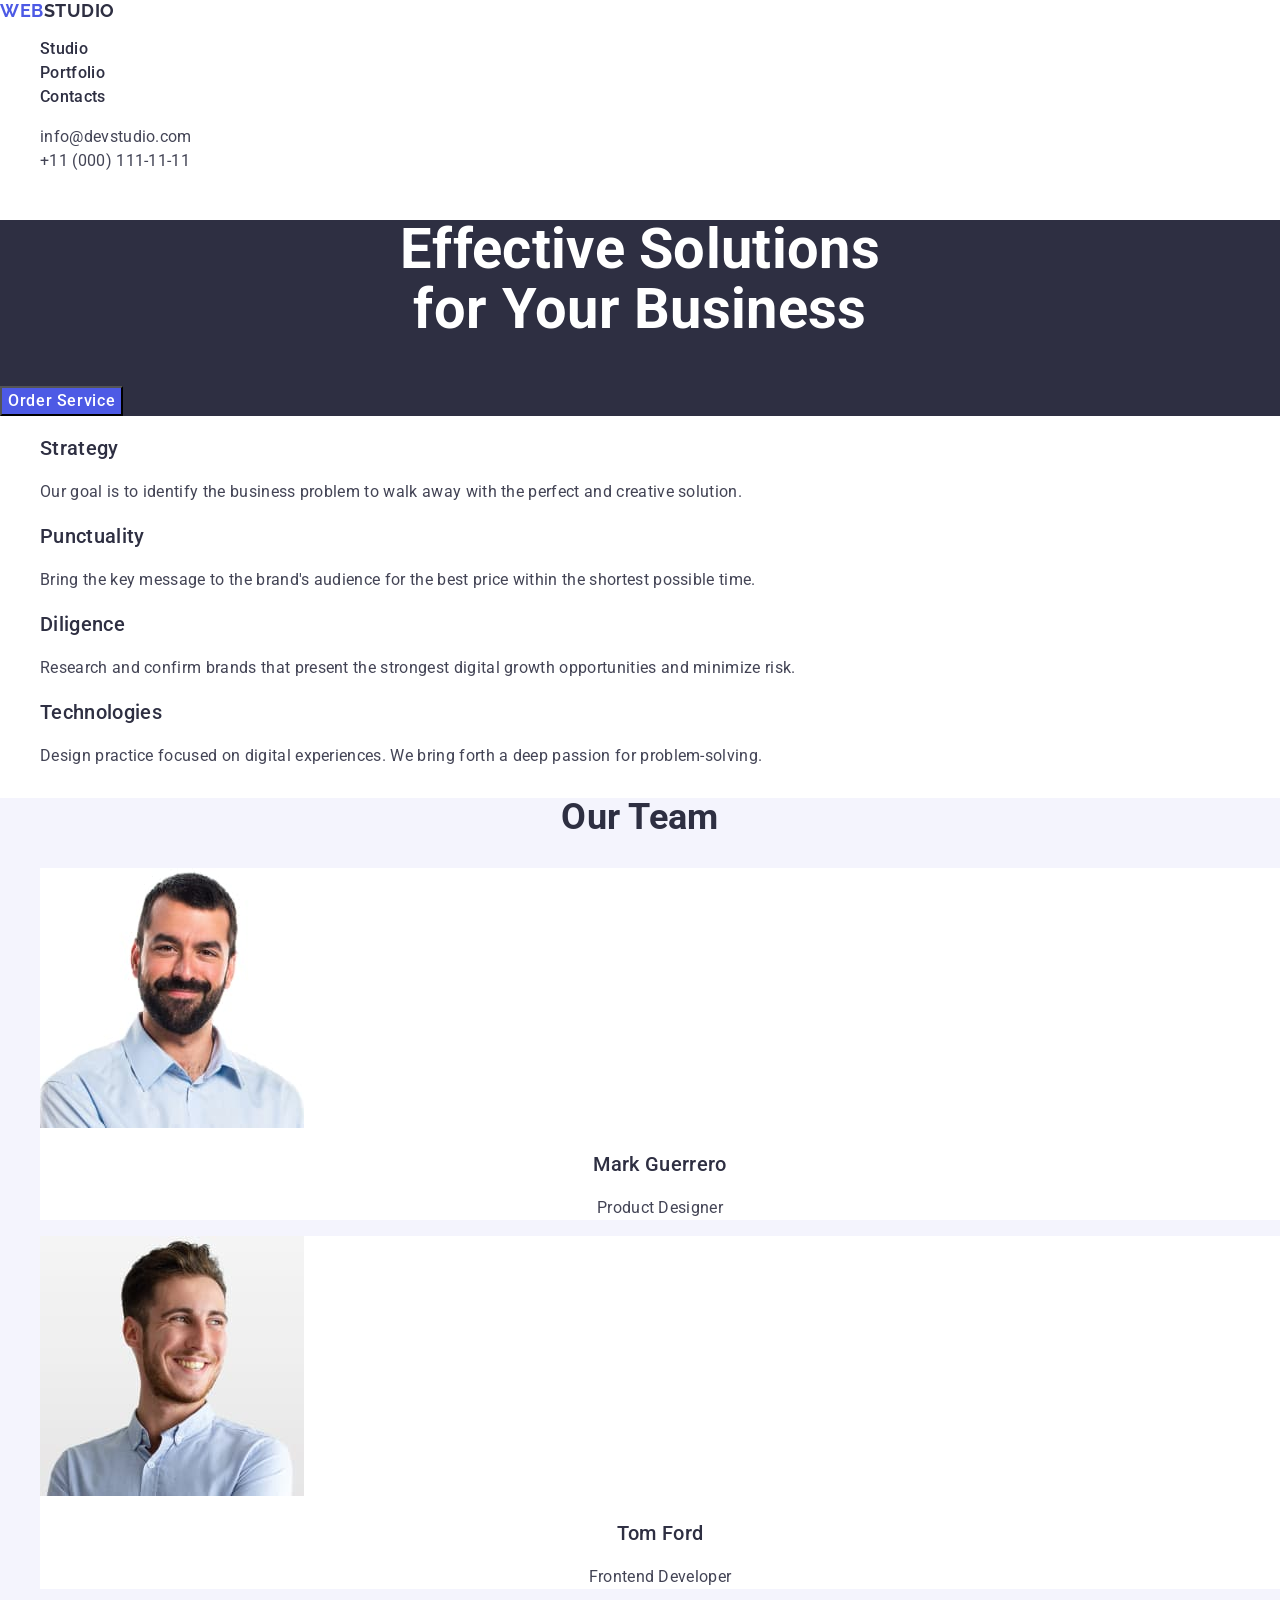
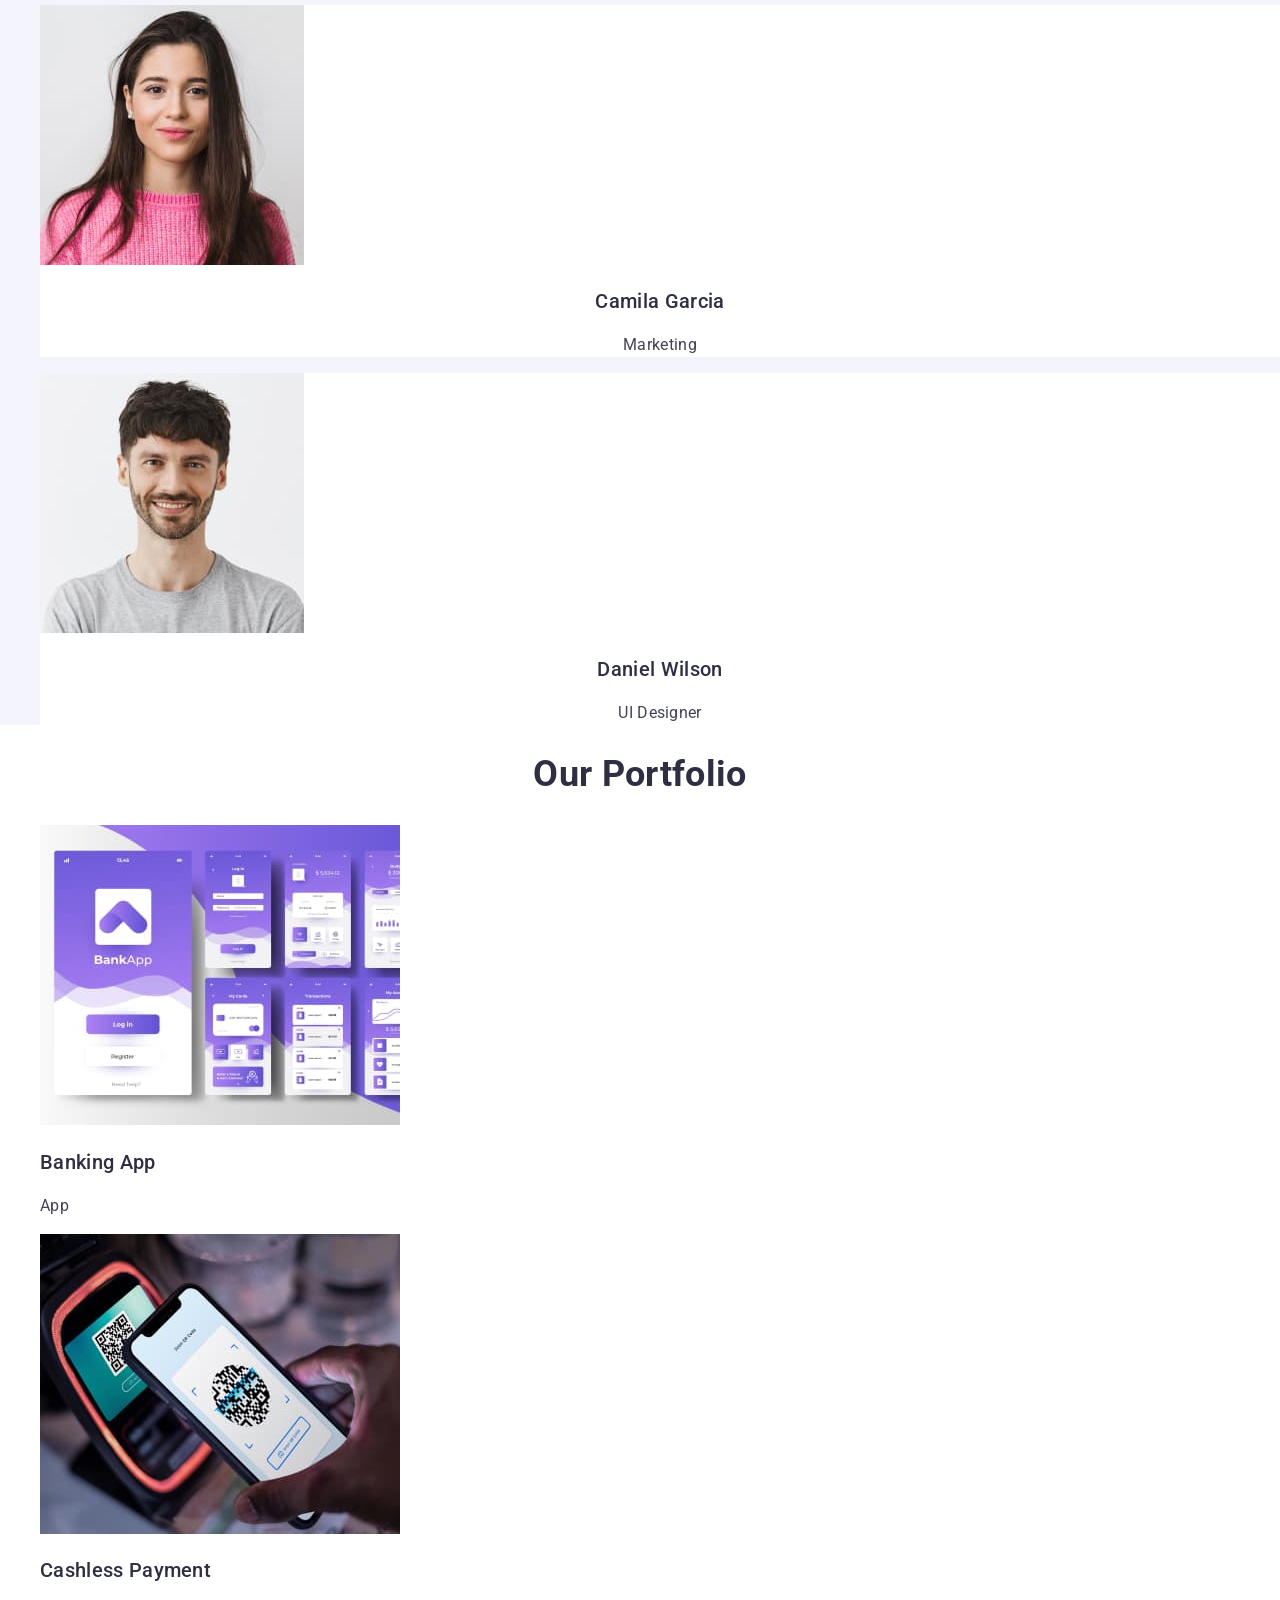
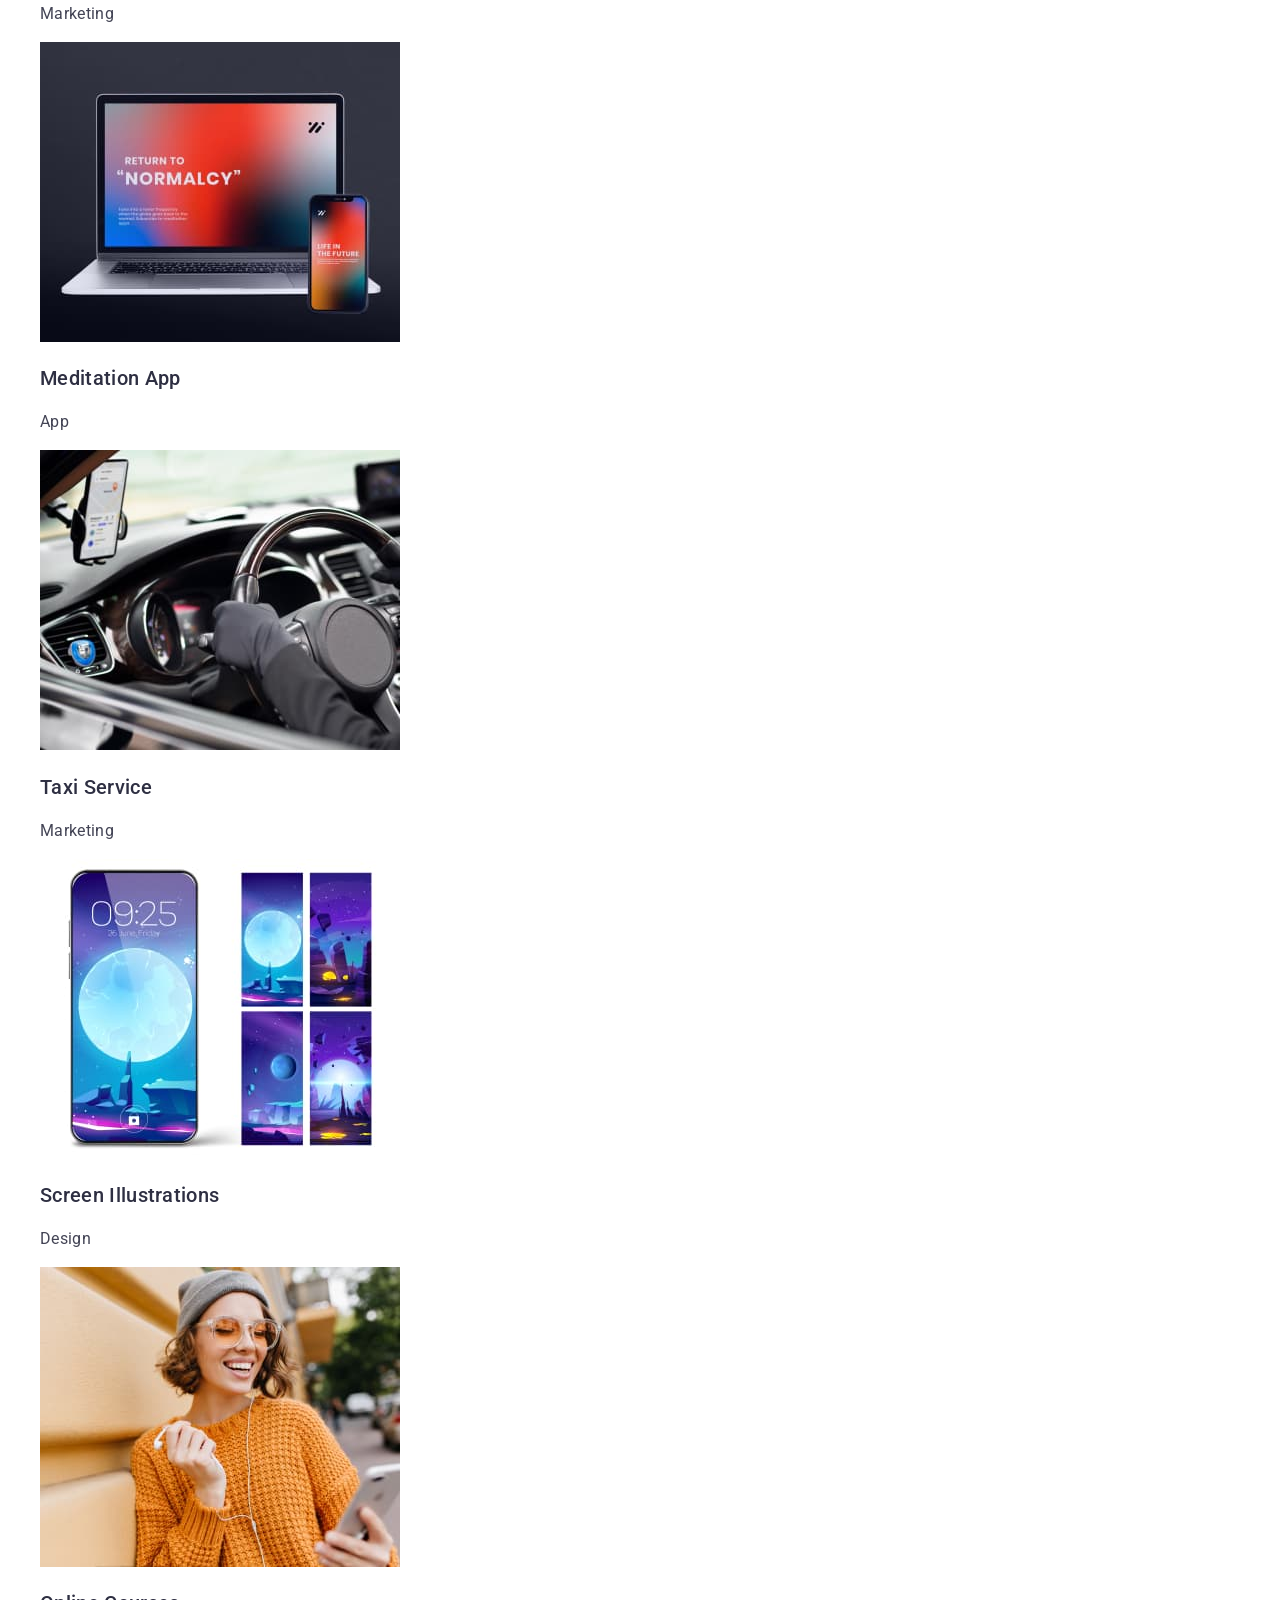
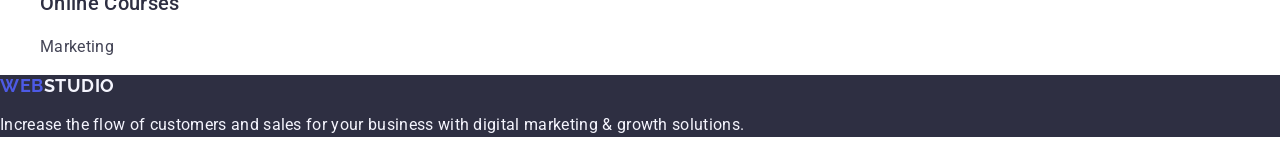
==== index.html @ e1e315dd "hw2 copy" ====
<!DOCTYPE html>
<html lang="en">
<head>
    <meta charset="UTF-8">
    <meta name="viewport" content="width=device-width, initial-scale=1.0">
    <link rel="preconnect" href="https://fonts.googleapis.com">
    <link rel="preconnect" href="https://fonts.gstatic.com" crossorigin>
    <link href="https://fonts.googleapis.com/css2?family=Raleway:wght@700&family=Roboto:wght@400;500;700&display=swap"
        rel="stylesheet">
    <link href="https://cdn.jsdelivr.net/npm/modern-normalize@2.0.0/modern-normalize.min.css" rel="stylesheet" />
    <link href="./styles/styles.css" rel="stylesheet" />
    <title>Web Studio</title>
</head>
<body>
<header class="header">
    <a href="#" class="logo">Web<span class="logo-dark">Studio</span></a>
    <nav>
        <ul class="header-menu">
            <li class="header-menu-item">
                <a href="#" class="header-menu-link">Studio</a>
            </li>
            <li class="header-menu-item">
                <a href="#" class="header-menu-link">Portfolio</a>
            </li>
            <li class="header-menu-item">
                <a href="#" class="header-menu-link">Contacts</a>
            </li>
        </ul>
    </nav>
    <address>
        <ul class="header-contact">
            <li class="header-contact-item">
                <a href="mailto:info@devstudio.com" class="header-contact-link">info@devstudio.com</a>
            </li>
            <li class="header-contact-item">
                <a href="tel:+11 (000) 111-11-11" class="header-contact-link">+11 (000) 111-11-11</a>
            </li>
        </ul>
    </address>
</header>

<main>
    <section class="hero">
        <h1 class="hero-title">Effective Solutions <br \>for Your Business</h1>
        <button type="button" class="hero-button">Order Service</button>
    </section>
    <section class="features">
        <ul class="features-list">
            <li class="features-item">
                <h3 class="features-item-title">Strategy</h3>
                <p class="features-item-text">
                    Our goal is to identify the business problem to walk away with the perfect and creative solution.
                </p>
            </li>
            <li>
                <h3 class="features-item-title">Punctuality</h3>
                <p class="features-item-text">
                    Bring the key message to the brand's audience for the best price within the shortest possible time.
                </p>
            </li>
            <li>
                <h3 class="features-item-title">Diligence</h3>
                <p class="features-item-text">
                    Research and confirm brands that present the strongest digital growth opportunities and minimize risk.
                </p>
            </li>
            <li>
                <h3 class="features-item-title">Technologies</h3>
                <p class="features-item-text">
                    Design practice focused on digital experiences. We bring forth a deep passion for problem-solving.
                </p>
            </li>
        </ul>
    </section>
    <section class="team">
        <h2 class="section-title">Our Team</h2>
        <ul class="team-list">
            <li class="team-item">
                <img src="./images/product-designer.jpg" alt="Man with dark hair and blue shirt" width="264" height="260" />
                <h3 class="team-item-name">Mark Guerrero</h3>
                <p class="team-item-text">Product Designer</p>
            </li>
            <li class="team-item">
                <img src="./images/frontend-developer.jpg" alt="Smiling man with short brown hair and blue shirt" width="264" height="260" />
                <h3 class="team-item-name">Tom Ford</h3>
                <p class="team-item-text">Frontend Developer</p>
            </li>
            <li class="team-item">
                <img src="./images/marketing.jpg" alt="Woman with long brown hair and pink jumper" width="264" height="260" />
                <h3 class="team-item-name">Camila Garcia</h3>
                <p class="team-item-text">Marketing</p>
            </li>
            <li class="team-item">
                <img src="./images/ui-designer.jpg" alt="Man with short hair and gray shirt" width="264" height="260" />
                <h3 class="team-item-name">Daniel Wilson</h3>
                <p class="team-item-text">UI Designer</p>
            </li>
        </ul>
    </section>
    <section class="portfolio">
        <h2 class="section-title">Our Portfolio</h2>
        <ul class="portfolio-list">
            <li class="portfolio-item">
                <img src="./images/banking.jpg" alt="Portfolio bank app" width="360" height="300" />
                <h3 class="portfolio-item-name">Banking App</h3>
                <p class="portfolio-item-text">App</p>
            </li>
            <li class="portfolio-item">
                <img src="./images/cashless-payment.jpg" alt="Portfolio payment" width="360" height="300" />
                <h3 class="portfolio-item-name">Cashless Payment</h3>
                <p class="portfolio-item-text">Marketing</p>
            </li>
            <li class="portfolio-item">
                <img src="./images/meditation-app.jpg" alt="Portfolio meditation app" width="360" height="300" />
                <h3 class="portfolio-item-name">Meditation App</h3>
                <p class="portfolio-item-text">App</p>
            </li>
            <li class="portfolio-item">
                <img src="./images/taxi-service.jpg" alt="Portfolio taxi service" width="360" height="300" />
                <h3 class="portfolio-item-name">Taxi Service</h3>
                <p class="portfolio-item-text">Marketing</p>
            </li>
            <li class="portfolio-item">
                <img src="./images/screen-illustrations.jpg" alt="Portfolio screen illustrations" width="360" height="300" />
                <h3 class="portfolio-item-name">Screen Illustrations</h3>
                <p class="portfolio-item-text">Design</p>
            </li>
            <li class="portfolio-item">
                <img src="./images/online-courses.jpg" alt="Portfolio online courses" width="360" height="300" />
                <h3 class="portfolio-item-name">Online Courses</h3>
                <p class="portfolio-item-text">Marketing</p>
            </li>
        </ul>
    </section>
</main>

<footer class="footer">
    <a href="#" class="logo">Web<span class="logo-light">Studio</span></a>
    <p class="footer-text">
        Increase the flow of customers and sales for your business with digital marketing & growth solutions.
    </p>
</footer>
    
</body>
</html>
---- styles/styles.css ----
:root {
    --primary-brand-color: #4d5ae5;
    --pressed-state-color: #404bbf;
    --dark-color: #2e2f42;
    --success-color: #31d0aa;
    --text-color: #434455;
    --subtle-text-color: #8e9f99;
    --accent-color: #e7e9fc;
    --light-color: #f4f4fd;
    --white-color: #fff;
    --modal-color: #fcfcfc;
}

body {
    font-family: 'Roboto', sans-serif;
    color: var(--text-color);
    background-color: var(--white-color);
    letter-spacing: 0.02em;
}

a {
    text-decoration: none;
}

ul {
    list-style-type: none;
}

address {
    font-style: normal;
}

/* ------ HEADER ------- */

.logo {
    font-family: 'Raleway', sans-serif;
    font-size: 18px;
    font-weight: 700;
    color: var(--primary-brand-color);
    line-height: 1.17;
    letter-spacing: 0.03em;
    text-transform: uppercase;
}

.logo-dark {
    color: var(--dark-color);
}

.header-menu-link {
    font-weight: 500;
    font-size: 16px;
    color: var(--dark-color);
    line-height: 1.5;
}

.header-menu-link:hover,
.header-menu-link:focus,
.header-contact-link:hover,
.header-contact-link:focus {
    color: var(--pressed-state-color);
}

.header-contact-link {
    font-size: 16px;
    line-height: 1.5;
    color: var(--text-color);
}

/* ------ MAIN ------- */

.hero,
.footer {
    background-color: var(--dark-color);
}

.hero-title {
    font-weight: 700;
    font-size: 56px;
    line-height: 1.07;
    text-align: center;
    color: var(--white-color);
}

.hero-button {
    font-weight: 500;
    font-size: 16px;
    line-height: 1.5;
    letter-spacing: 0.04em;
    color: var(--white-color);
    background-color: var(--primary-brand-color);
    cursor: pointer;
}

.hero-button:hover,
.hero-button:focus {
    background-color: var(--pressed-state-color);
}

.features-item-title {
    font-weight: 500;
    font-size: 20px;
    line-height: 1.2;
    color: var(--dark-color);
}

.features-item-text {
    font-size: 16px;
    line-height: 1.5;
}

.team {
    background-color: var(--light-color);
}

.section-title {
    font-weight: 700;
    font-size: 36px;
    line-height: 1.11;
    text-align: center;
    color: var(--dark-color);
}

.team-item {
    background-color: var(--white-color);
}

.team-item-name,
.portfolio-item-name {
    font-weight: 500;
    font-size: 20px;
    line-height: 1.2;
    color: var(--dark-color);
}

.team-item-text,
.portfolio-item-text {
    font-size: 16px;
    line-height: 1.5;
}

.team-item-name,
.team-item-text {
    text-align: center;
}

/* ------ FOOTER ------- */

.logo-light {
    color: var(--light-color);
}

.footer-text {
    font-size: 16px;
    line-height: 1.5;
    color: var(--light-color);
}
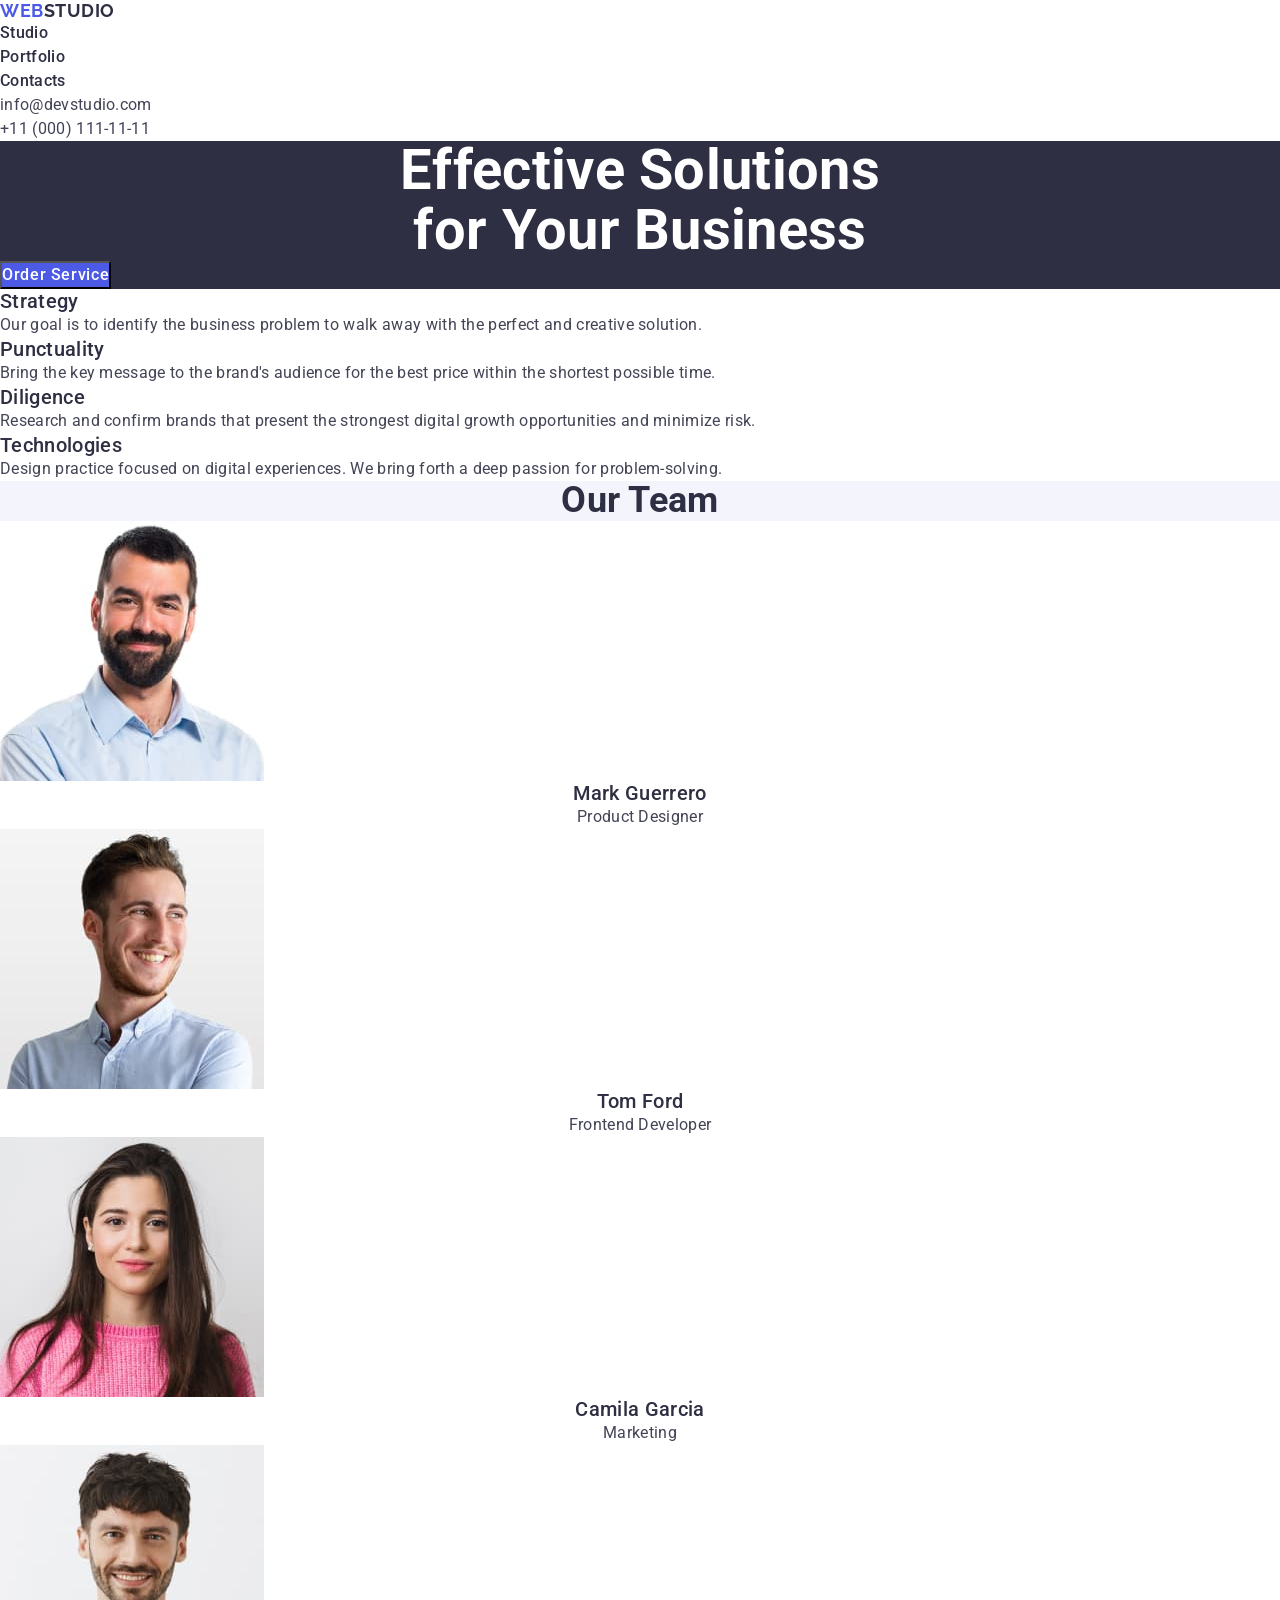
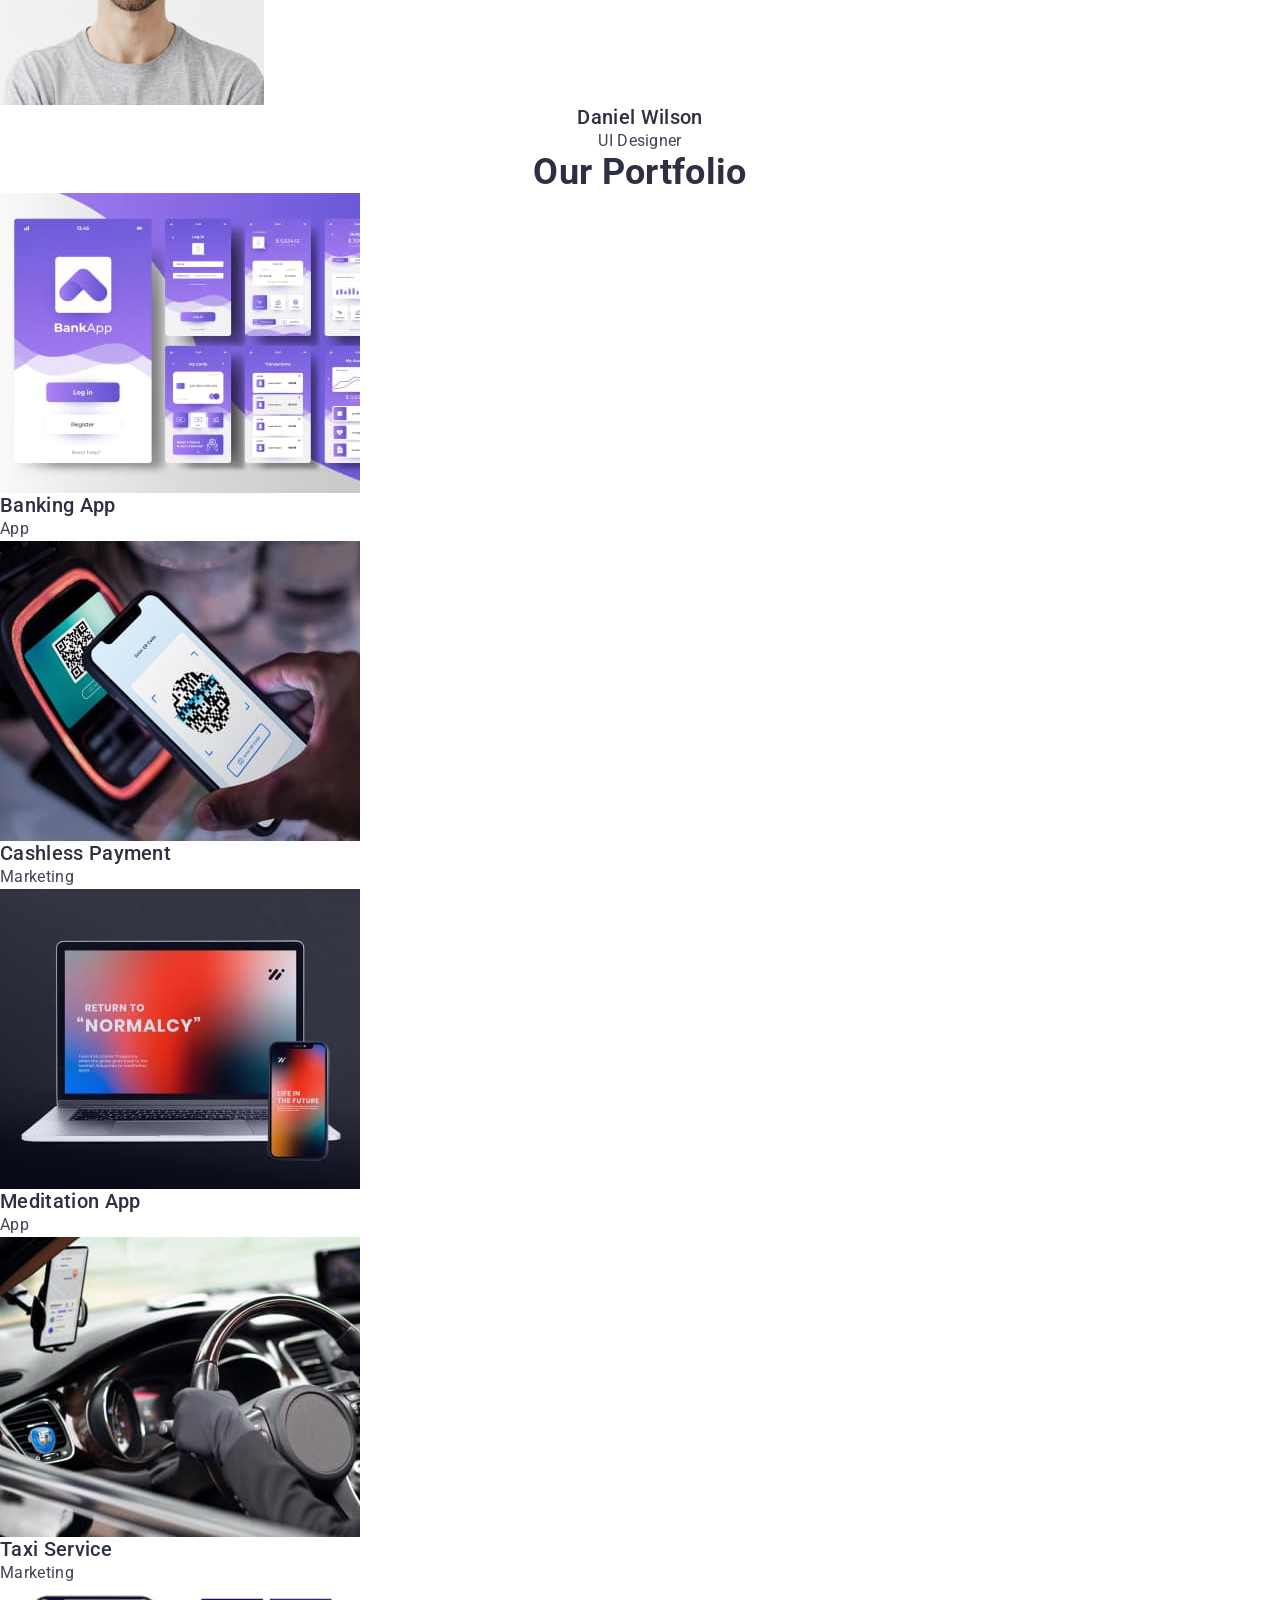
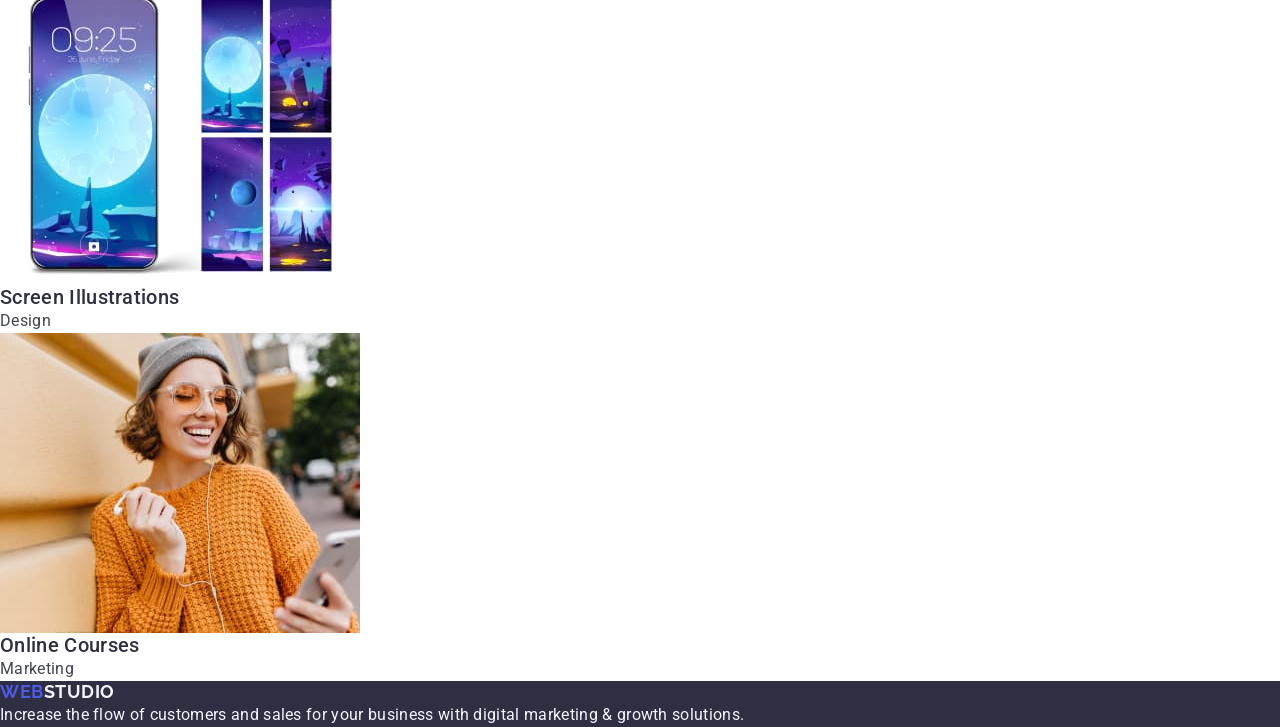
==== commit 6a59a21f: "add container, global css" ====
--- a/index.html
+++ b/index.html
@@ -1,145 +1,222 @@
 <!DOCTYPE html>
 <html lang="en">
-<head>
-    <meta charset="UTF-8">
-    <meta name="viewport" content="width=device-width, initial-scale=1.0">
-    <link rel="preconnect" href="https://fonts.googleapis.com">
-    <link rel="preconnect" href="https://fonts.gstatic.com" crossorigin>
-    <link href="https://fonts.googleapis.com/css2?family=Raleway:wght@700&family=Roboto:wght@400;500;700&display=swap"
-        rel="stylesheet">
-    <link href="https://cdn.jsdelivr.net/npm/modern-normalize@2.0.0/modern-normalize.min.css" rel="stylesheet" />
+  <head>
+    <meta charset="UTF-8" />
+    <meta name="viewport" content="width=device-width, initial-scale=1.0" />
+    <link rel="preconnect" href="https://fonts.googleapis.com" />
+    <link rel="preconnect" href="https://fonts.gstatic.com" crossorigin />
+    <link
+      href="https://fonts.googleapis.com/css2?family=Raleway:wght@700&family=Roboto:wght@400;500;700&display=swap"
+      rel="stylesheet"
+    />
+    <link
+      href="https://cdn.jsdelivr.net/npm/modern-normalize@2.0.0/modern-normalize.min.css"
+      rel="stylesheet"
+    />
     <link href="./styles/styles.css" rel="stylesheet" />
     <title>Web Studio</title>
-</head>
-<body>
-<header class="header">
-    <a href="#" class="logo">Web<span class="logo-dark">Studio</span></a>
-    <nav>
-        <ul class="header-menu">
+  </head>
+  <body>
+    <header class="header">
+      <div class="container">
+        <a href="#" class="logo">Web<span class="logo-dark">Studio</span></a>
+        <nav>
+          <ul class="header-menu">
             <li class="header-menu-item">
-                <a href="#" class="header-menu-link">Studio</a>
+              <a href="#" class="header-menu-link">Studio</a>
             </li>
             <li class="header-menu-item">
-                <a href="#" class="header-menu-link">Portfolio</a>
+              <a href="#" class="header-menu-link">Portfolio</a>
             </li>
             <li class="header-menu-item">
-                <a href="#" class="header-menu-link">Contacts</a>
-            </li>
-        </ul>
-    </nav>
-    <address>
-        <ul class="header-contact">
+              <a href="#" class="header-menu-link">Contacts</a>
+            </li>
+          </ul>
+        </nav>
+        <address>
+          <ul class="header-contact">
             <li class="header-contact-item">
-                <a href="mailto:info@devstudio.com" class="header-contact-link">info@devstudio.com</a>
+              <a href="mailto:info@devstudio.com" class="header-contact-link"
+                >info@devstudio.com</a
+              >
             </li>
             <li class="header-contact-item">
-                <a href="tel:+11 (000) 111-11-11" class="header-contact-link">+11 (000) 111-11-11</a>
-            </li>
-        </ul>
-    </address>
-</header>
+              <a href="tel:+11 (000) 111-11-11" class="header-contact-link"
+                >+11 (000) 111-11-11</a
+              >
+            </li>
+          </ul>
+        </address>
+      </div>
+    </header>
 
-<main>
-    <section class="hero">
-        <h1 class="hero-title">Effective Solutions <br \>for Your Business</h1>
-        <button type="button" class="hero-button">Order Service</button>
-    </section>
-    <section class="features">
-        <ul class="features-list">
+    <main>
+      <section class="hero">
+        <div class="container">
+          <h1 class="hero-title">
+            Effective Solutions <br \ />for Your Business
+          </h1>
+          <button type="button" class="hero-button">Order Service</button>
+        </div>
+      </section>
+      <section class="features">
+        <div class="container">
+          <ul class="features-list">
             <li class="features-item">
-                <h3 class="features-item-title">Strategy</h3>
-                <p class="features-item-text">
-                    Our goal is to identify the business problem to walk away with the perfect and creative solution.
-                </p>
+              <h3 class="features-item-title">Strategy</h3>
+              <p class="features-item-text">
+                Our goal is to identify the business problem to walk away with
+                the perfect and creative solution.
+              </p>
             </li>
             <li>
-                <h3 class="features-item-title">Punctuality</h3>
-                <p class="features-item-text">
-                    Bring the key message to the brand's audience for the best price within the shortest possible time.
-                </p>
+              <h3 class="features-item-title">Punctuality</h3>
+              <p class="features-item-text">
+                Bring the key message to the brand's audience for the best price
+                within the shortest possible time.
+              </p>
             </li>
             <li>
-                <h3 class="features-item-title">Diligence</h3>
-                <p class="features-item-text">
-                    Research and confirm brands that present the strongest digital growth opportunities and minimize risk.
-                </p>
+              <h3 class="features-item-title">Diligence</h3>
+              <p class="features-item-text">
+                Research and confirm brands that present the strongest digital
+                growth opportunities and minimize risk.
+              </p>
             </li>
             <li>
-                <h3 class="features-item-title">Technologies</h3>
-                <p class="features-item-text">
-                    Design practice focused on digital experiences. We bring forth a deep passion for problem-solving.
-                </p>
-            </li>
-        </ul>
-    </section>
-    <section class="team">
-        <h2 class="section-title">Our Team</h2>
-        <ul class="team-list">
-            <li class="team-item">
-                <img src="./images/product-designer.jpg" alt="Man with dark hair and blue shirt" width="264" height="260" />
-                <h3 class="team-item-name">Mark Guerrero</h3>
-                <p class="team-item-text">Product Designer</p>
-            </li>
-            <li class="team-item">
-                <img src="./images/frontend-developer.jpg" alt="Smiling man with short brown hair and blue shirt" width="264" height="260" />
-                <h3 class="team-item-name">Tom Ford</h3>
-                <p class="team-item-text">Frontend Developer</p>
-            </li>
-            <li class="team-item">
-                <img src="./images/marketing.jpg" alt="Woman with long brown hair and pink jumper" width="264" height="260" />
-                <h3 class="team-item-name">Camila Garcia</h3>
-                <p class="team-item-text">Marketing</p>
-            </li>
-            <li class="team-item">
-                <img src="./images/ui-designer.jpg" alt="Man with short hair and gray shirt" width="264" height="260" />
-                <h3 class="team-item-name">Daniel Wilson</h3>
-                <p class="team-item-text">UI Designer</p>
-            </li>
-        </ul>
-    </section>
-    <section class="portfolio">
-        <h2 class="section-title">Our Portfolio</h2>
-        <ul class="portfolio-list">
-            <li class="portfolio-item">
-                <img src="./images/banking.jpg" alt="Portfolio bank app" width="360" height="300" />
-                <h3 class="portfolio-item-name">Banking App</h3>
-                <p class="portfolio-item-text">App</p>
-            </li>
-            <li class="portfolio-item">
-                <img src="./images/cashless-payment.jpg" alt="Portfolio payment" width="360" height="300" />
-                <h3 class="portfolio-item-name">Cashless Payment</h3>
-                <p class="portfolio-item-text">Marketing</p>
-            </li>
-            <li class="portfolio-item">
-                <img src="./images/meditation-app.jpg" alt="Portfolio meditation app" width="360" height="300" />
-                <h3 class="portfolio-item-name">Meditation App</h3>
-                <p class="portfolio-item-text">App</p>
-            </li>
-            <li class="portfolio-item">
-                <img src="./images/taxi-service.jpg" alt="Portfolio taxi service" width="360" height="300" />
-                <h3 class="portfolio-item-name">Taxi Service</h3>
-                <p class="portfolio-item-text">Marketing</p>
-            </li>
-            <li class="portfolio-item">
-                <img src="./images/screen-illustrations.jpg" alt="Portfolio screen illustrations" width="360" height="300" />
-                <h3 class="portfolio-item-name">Screen Illustrations</h3>
-                <p class="portfolio-item-text">Design</p>
-            </li>
-            <li class="portfolio-item">
-                <img src="./images/online-courses.jpg" alt="Portfolio online courses" width="360" height="300" />
-                <h3 class="portfolio-item-name">Online Courses</h3>
-                <p class="portfolio-item-text">Marketing</p>
-            </li>
-        </ul>
-    </section>
-</main>
+              <h3 class="features-item-title">Technologies</h3>
+              <p class="features-item-text">
+                Design practice focused on digital experiences. We bring forth a
+                deep passion for problem-solving.
+              </p>
+            </li>
+          </ul>
+        </div>
+      </section>
+      <section class="team">
+        <div class="container">
+          <h2 class="section-title">Our Team</h2>
+          <ul class="team-list">
+            <li class="team-item">
+              <img
+                src="./images/product-designer.jpg"
+                alt="Man with dark hair and blue shirt"
+                width="264"
+                height="260"
+              />
+              <h3 class="team-item-name">Mark Guerrero</h3>
+              <p class="team-item-text">Product Designer</p>
+            </li>
+            <li class="team-item">
+              <img
+                src="./images/frontend-developer.jpg"
+                alt="Smiling man with short brown hair and blue shirt"
+                width="264"
+                height="260"
+              />
+              <h3 class="team-item-name">Tom Ford</h3>
+              <p class="team-item-text">Frontend Developer</p>
+            </li>
+            <li class="team-item">
+              <img
+                src="./images/marketing.jpg"
+                alt="Woman with long brown hair and pink jumper"
+                width="264"
+                height="260"
+              />
+              <h3 class="team-item-name">Camila Garcia</h3>
+              <p class="team-item-text">Marketing</p>
+            </li>
+            <li class="team-item">
+              <img
+                src="./images/ui-designer.jpg"
+                alt="Man with short hair and gray shirt"
+                width="264"
+                height="260"
+              />
+              <h3 class="team-item-name">Daniel Wilson</h3>
+              <p class="team-item-text">UI Designer</p>
+            </li>
+          </ul>
+        </div>
+      </section>
+      <section class="portfolio">
+        <div class="container">
+          <h2 class="section-title">Our Portfolio</h2>
+          <ul class="portfolio-list">
+            <li class="portfolio-item">
+              <img
+                src="./images/banking.jpg"
+                alt="Portfolio bank app"
+                width="360"
+                height="300"
+              />
+              <h3 class="portfolio-item-name">Banking App</h3>
+              <p class="portfolio-item-text">App</p>
+            </li>
+            <li class="portfolio-item">
+              <img
+                src="./images/cashless-payment.jpg"
+                alt="Portfolio payment"
+                width="360"
+                height="300"
+              />
+              <h3 class="portfolio-item-name">Cashless Payment</h3>
+              <p class="portfolio-item-text">Marketing</p>
+            </li>
+            <li class="portfolio-item">
+              <img
+                src="./images/meditation-app.jpg"
+                alt="Portfolio meditation app"
+                width="360"
+                height="300"
+              />
+              <h3 class="portfolio-item-name">Meditation App</h3>
+              <p class="portfolio-item-text">App</p>
+            </li>
+            <li class="portfolio-item">
+              <img
+                src="./images/taxi-service.jpg"
+                alt="Portfolio taxi service"
+                width="360"
+                height="300"
+              />
+              <h3 class="portfolio-item-name">Taxi Service</h3>
+              <p class="portfolio-item-text">Marketing</p>
+            </li>
+            <li class="portfolio-item">
+              <img
+                src="./images/screen-illustrations.jpg"
+                alt="Portfolio screen illustrations"
+                width="360"
+                height="300"
+              />
+              <h3 class="portfolio-item-name">Screen Illustrations</h3>
+              <p class="portfolio-item-text">Design</p>
+            </li>
+            <li class="portfolio-item">
+              <img
+                src="./images/online-courses.jpg"
+                alt="Portfolio online courses"
+                width="360"
+                height="300"
+              />
+              <h3 class="portfolio-item-name">Online Courses</h3>
+              <p class="portfolio-item-text">Marketing</p>
+            </li>
+          </ul>
+        </div>
+      </section>
+    </main>
 
-<footer class="footer">
-    <a href="#" class="logo">Web<span class="logo-light">Studio</span></a>
-    <p class="footer-text">
-        Increase the flow of customers and sales for your business with digital marketing & growth solutions.
-    </p>
-</footer>
-    
-</body>
-</html>+    <footer class="footer">
+      <div class="container">
+        <a href="#" class="logo">Web<span class="logo-light">Studio</span></a>
+        <p class="footer-text">
+          Increase the flow of customers and sales for your business with
+          digital marketing & growth solutions.
+        </p>
+      </div>
+    </footer>
+  </body>
+</html>
--- a/styles/styles.css
+++ b/styles/styles.css
@@ -1,156 +1,171 @@
+* {
+  margin: 0;
+  padding: 0;
+}
+
 :root {
-    --primary-brand-color: #4d5ae5;
-    --pressed-state-color: #404bbf;
-    --dark-color: #2e2f42;
-    --success-color: #31d0aa;
-    --text-color: #434455;
-    --subtle-text-color: #8e9f99;
-    --accent-color: #e7e9fc;
-    --light-color: #f4f4fd;
-    --white-color: #fff;
-    --modal-color: #fcfcfc;
+  --primary-brand-color: #4d5ae5;
+  --pressed-state-color: #404bbf;
+  --dark-color: #2e2f42;
+  --success-color: #31d0aa;
+  --text-color: #434455;
+  --subtle-text-color: #8e9f99;
+  --accent-color: #e7e9fc;
+  --light-color: #f4f4fd;
+  --white-color: #fff;
+  --modal-color: #fcfcfc;
 }
 
 body {
-    font-family: 'Roboto', sans-serif;
-    color: var(--text-color);
-    background-color: var(--white-color);
-    letter-spacing: 0.02em;
+  font-family: 'Roboto', sans-serif;
+  color: var(--text-color);
+  background-color: var(--white-color);
+  letter-spacing: 0.02em;
 }
 
 a {
-    text-decoration: none;
+  text-decoration: none;
 }
 
 ul {
-    list-style-type: none;
+  list-style-type: none;
+}
+
+img {
+  display: block;
+  max-width: 100%;
 }
 
 address {
-    font-style: normal;
+  font-style: normal;
+}
+
+.container {
+  max-width: 1440px;
+  margin: 0 auto;
 }
 
 /* ------ HEADER ------- */
 
 .logo {
-    font-family: 'Raleway', sans-serif;
-    font-size: 18px;
-    font-weight: 700;
-    color: var(--primary-brand-color);
-    line-height: 1.17;
-    letter-spacing: 0.03em;
-    text-transform: uppercase;
+  font-family: 'Raleway', sans-serif;
+  font-size: 18px;
+  font-weight: 700;
+  color: var(--primary-brand-color);
+  line-height: 1.17;
+  letter-spacing: 0.03em;
+  text-transform: uppercase;
 }
 
 .logo-dark {
-    color: var(--dark-color);
+  color: var(--dark-color);
 }
 
 .header-menu-link {
-    font-weight: 500;
-    font-size: 16px;
-    color: var(--dark-color);
-    line-height: 1.5;
+  font-weight: 500;
+  font-size: 16px;
+  color: var(--dark-color);
+  line-height: 1.5;
 }
 
 .header-menu-link:hover,
 .header-menu-link:focus,
 .header-contact-link:hover,
 .header-contact-link:focus {
-    color: var(--pressed-state-color);
+  color: var(--pressed-state-color);
 }
 
 .header-contact-link {
-    font-size: 16px;
-    line-height: 1.5;
-    color: var(--text-color);
+  font-size: 16px;
+  line-height: 1.5;
+  color: var(--text-color);
 }
 
 /* ------ MAIN ------- */
 
 .hero,
 .footer {
-    background-color: var(--dark-color);
+  background-color: var(--dark-color);
 }
 
 .hero-title {
-    font-weight: 700;
-    font-size: 56px;
-    line-height: 1.07;
-    text-align: center;
-    color: var(--white-color);
+  font-weight: 700;
+  font-size: 56px;
+  line-height: 1.07;
+  text-align: center;
+  color: var(--white-color);
 }
 
 .hero-button {
-    font-weight: 500;
-    font-size: 16px;
-    line-height: 1.5;
-    letter-spacing: 0.04em;
-    color: var(--white-color);
-    background-color: var(--primary-brand-color);
-    cursor: pointer;
+  font-weight: 500;
+  font-size: 16px;
+  line-height: 1.5;
+  letter-spacing: 0.04em;
+  color: var(--white-color);
+  background-color: var(--primary-brand-color);
+  cursor: pointer;
 }
 
 .hero-button:hover,
 .hero-button:focus {
-    background-color: var(--pressed-state-color);
+  background-color: var(--pressed-state-color);
 }
 
 .features-item-title {
-    font-weight: 500;
-    font-size: 20px;
-    line-height: 1.2;
-    color: var(--dark-color);
+  font-weight: 500;
+  font-size: 20px;
+  line-height: 1.2;
+  color: var(--dark-color);
 }
 
 .features-item-text {
-    font-size: 16px;
-    line-height: 1.5;
+  font-size: 16px;
+  line-height: 1.5;
 }
 
 .team {
-    background-color: var(--light-color);
+  background-color: var(--light-color);
 }
 
 .section-title {
-    font-weight: 700;
-    font-size: 36px;
-    line-height: 1.11;
-    text-align: center;
-    color: var(--dark-color);
+  font-weight: 700;
+  font-size: 36px;
+  line-height: 1.11;
+  text-align: center;
+  color: var(--dark-color);
 }
 
 .team-item {
-    background-color: var(--white-color);
+  background-color: var(--white-color);
 }
 
 .team-item-name,
 .portfolio-item-name {
-    font-weight: 500;
-    font-size: 20px;
-    line-height: 1.2;
-    color: var(--dark-color);
+  font-weight: 500;
+  font-size: 20px;
+  line-height: 1.2;
+  color: var(--dark-color);
 }
 
 .team-item-text,
 .portfolio-item-text {
-    font-size: 16px;
-    line-height: 1.5;
+  font-size: 16px;
+  line-height: 1.5;
 }
 
 .team-item-name,
 .team-item-text {
-    text-align: center;
+  text-align: center;
 }
 
 /* ------ FOOTER ------- */
 
 .logo-light {
-    color: var(--light-color);
+  color: var(--light-color);
 }
 
 .footer-text {
-    font-size: 16px;
-    line-height: 1.5;
-    color: var(--light-color);
-}+  font-size: 16px;
+  line-height: 1.5;
+  color: var(--light-color);
+}
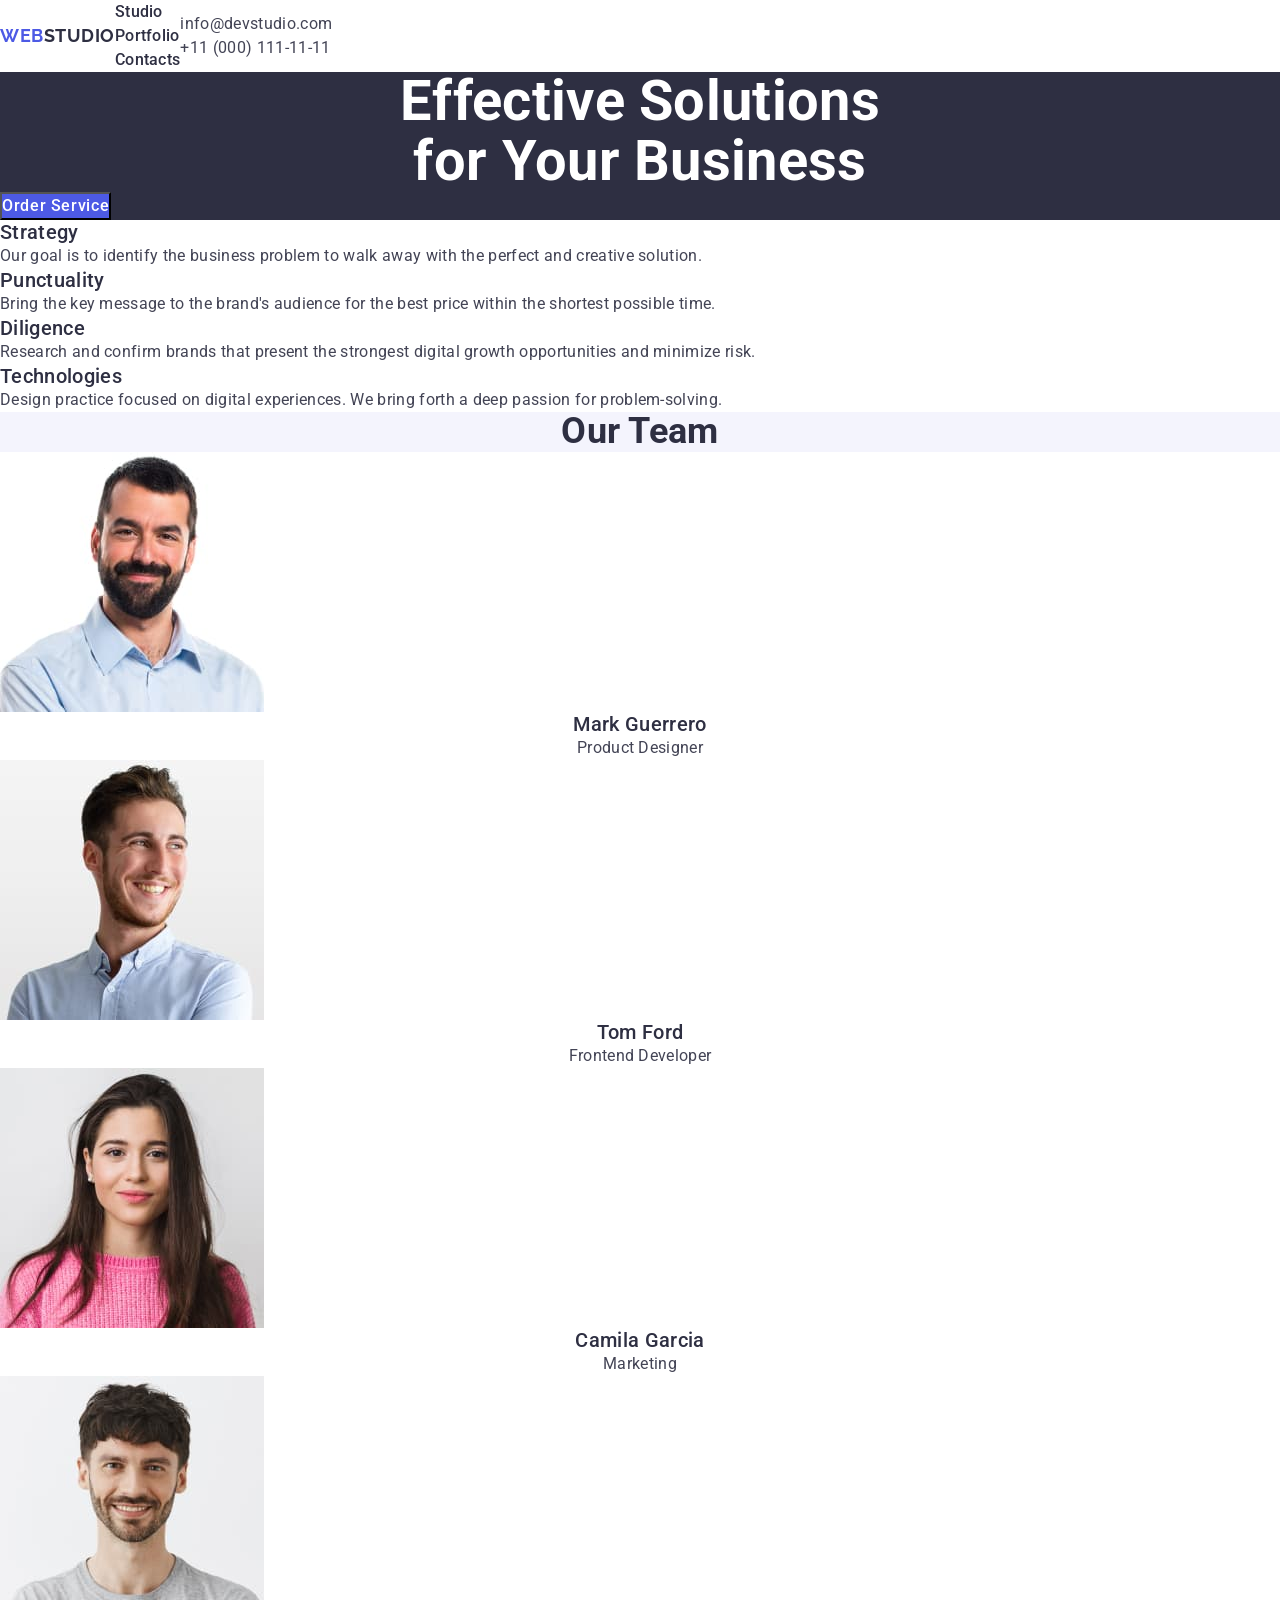
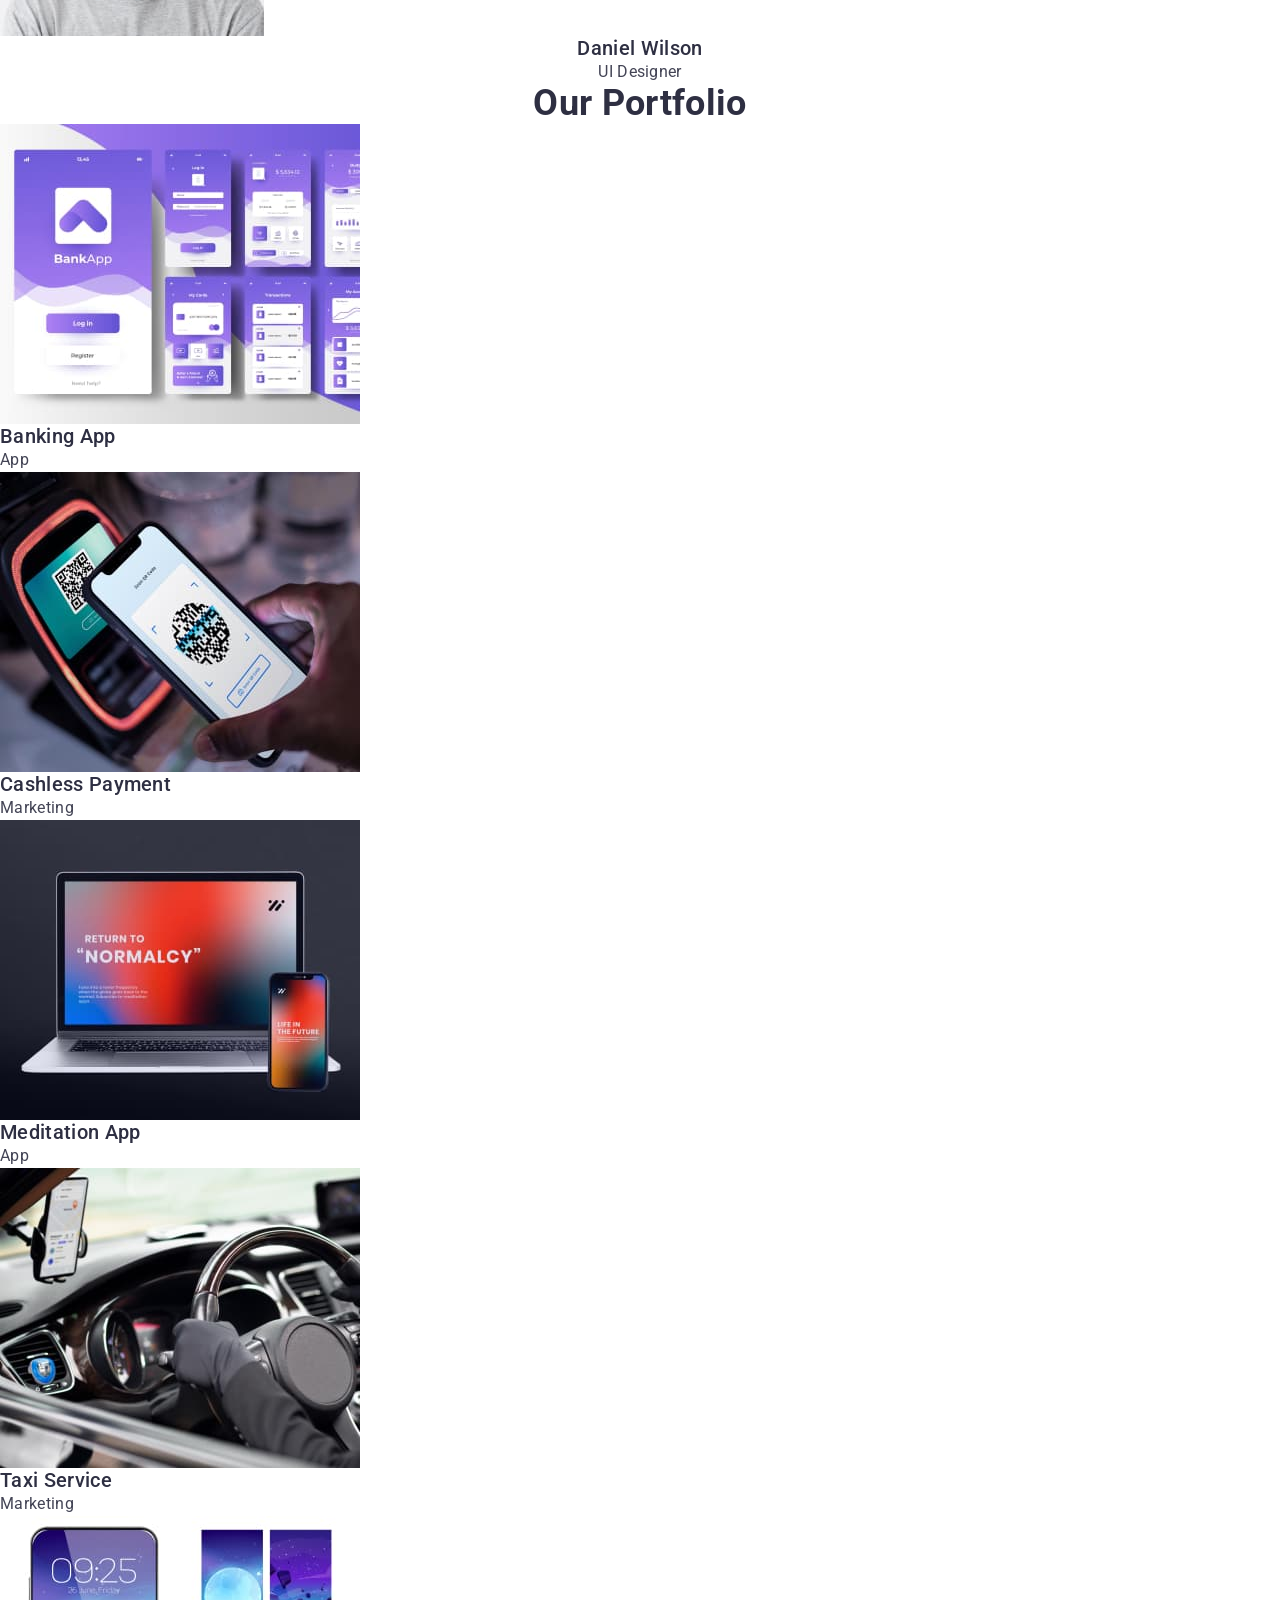
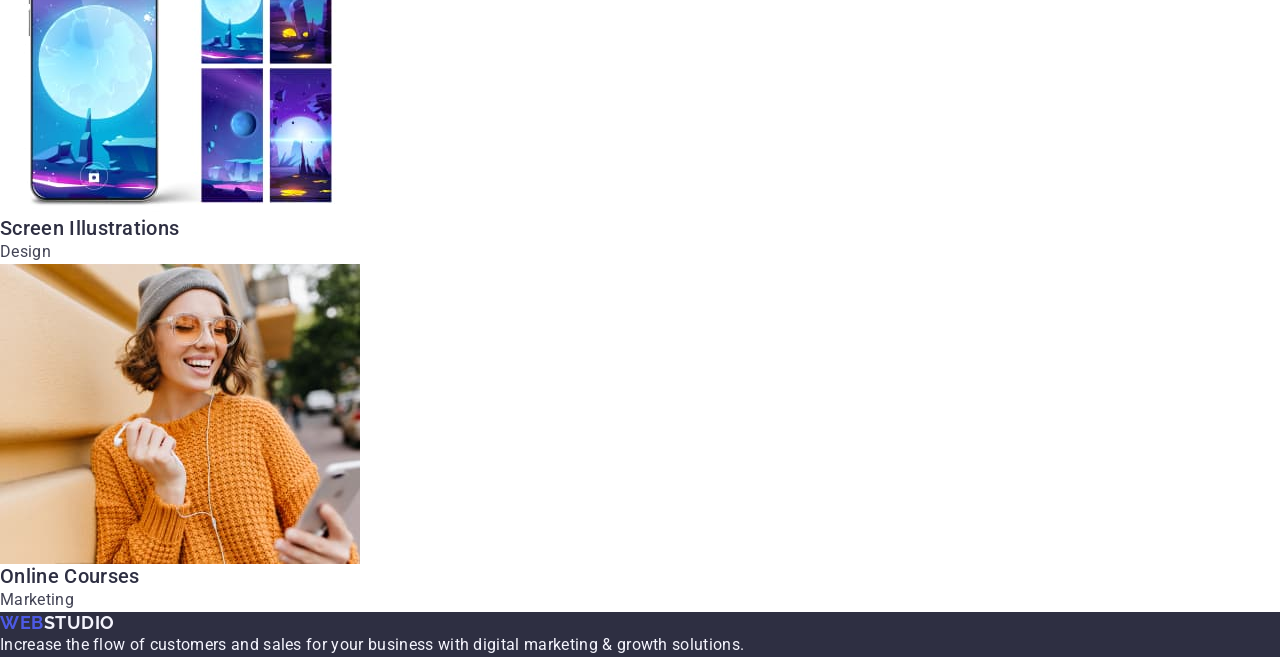
==== commit 58fc7992: "change header class name" ====
--- a/index.html
+++ b/index.html
@@ -17,31 +17,31 @@
     <title>Web Studio</title>
   </head>
   <body>
-    <header class="header">
-      <div class="container">
-        <a href="#" class="logo">Web<span class="logo-dark">Studio</span></a>
+    <header>
+      <div class="container page-header">
+        <a href="" class="logo">Web<span class="logo-dark">Studio</span></a>
         <nav>
-          <ul class="header-menu">
-            <li class="header-menu-item">
-              <a href="#" class="header-menu-link">Studio</a>
-            </li>
-            <li class="header-menu-item">
-              <a href="#" class="header-menu-link">Portfolio</a>
-            </li>
-            <li class="header-menu-item">
-              <a href="#" class="header-menu-link">Contacts</a>
+          <ul class="menu">
+            <li class="menu-item">
+              <a href="" class="menu-link">Studio</a>
+            </li>
+            <li class="menu-item">
+              <a href="" class="menu-link">Portfolio</a>
+            </li>
+            <li class="menu-item">
+              <a href="" class="menu-link">Contacts</a>
             </li>
           </ul>
         </nav>
         <address>
-          <ul class="header-contact">
-            <li class="header-contact-item">
-              <a href="mailto:info@devstudio.com" class="header-contact-link"
+          <ul class="contact">
+            <li class="contact-item">
+              <a href="mailto:info@devstudio.com" class="contact-link"
                 >info@devstudio.com</a
               >
             </li>
-            <li class="header-contact-item">
-              <a href="tel:+11 (000) 111-11-11" class="header-contact-link"
+            <li class="contact-item">
+              <a href="tel:+11 (000) 111-11-11" class="contact-link"
                 >+11 (000) 111-11-11</a
               >
             </li>
@@ -211,7 +211,7 @@
 
     <footer class="footer">
       <div class="container">
-        <a href="#" class="logo">Web<span class="logo-light">Studio</span></a>
+        <a href="" class="logo">Web<span class="logo-light">Studio</span></a>
         <p class="footer-text">
           Increase the flow of customers and sales for your business with
           digital marketing & growth solutions.
--- a/styles/styles.css
+++ b/styles/styles.css
@@ -47,6 +47,11 @@
 
 /* ------ HEADER ------- */
 
+.page-header {
+  display: flex;
+  align-items: center;
+}
+
 .logo {
   font-family: 'Raleway', sans-serif;
   font-size: 18px;
@@ -61,21 +66,21 @@
   color: var(--dark-color);
 }
 
-.header-menu-link {
+.menu-link {
   font-weight: 500;
   font-size: 16px;
   color: var(--dark-color);
   line-height: 1.5;
 }
 
-.header-menu-link:hover,
-.header-menu-link:focus,
-.header-contact-link:hover,
-.header-contact-link:focus {
+.menu-link:hover,
+.menu-link:focus,
+.contact-link:hover,
+.contact-link:focus {
   color: var(--pressed-state-color);
 }
 
-.header-contact-link {
+.contact-link {
   font-size: 16px;
   line-height: 1.5;
   color: var(--text-color);
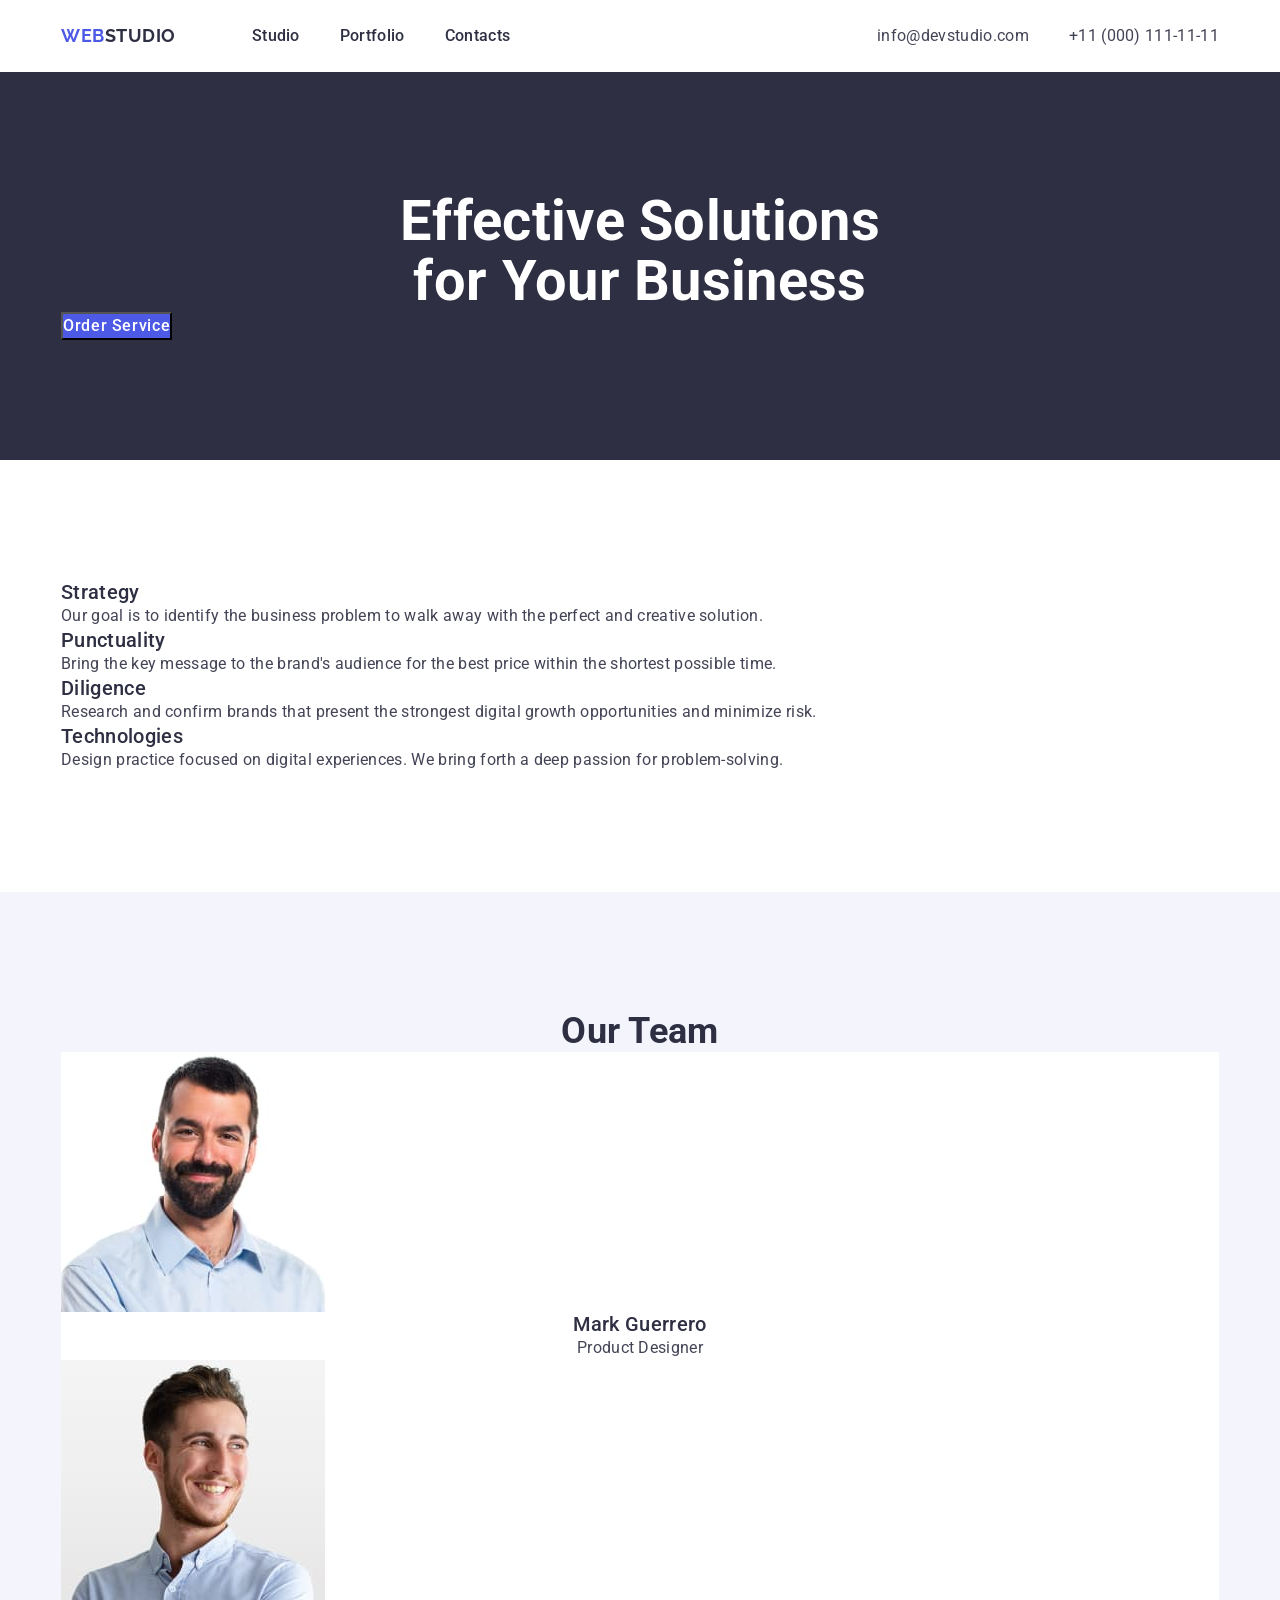
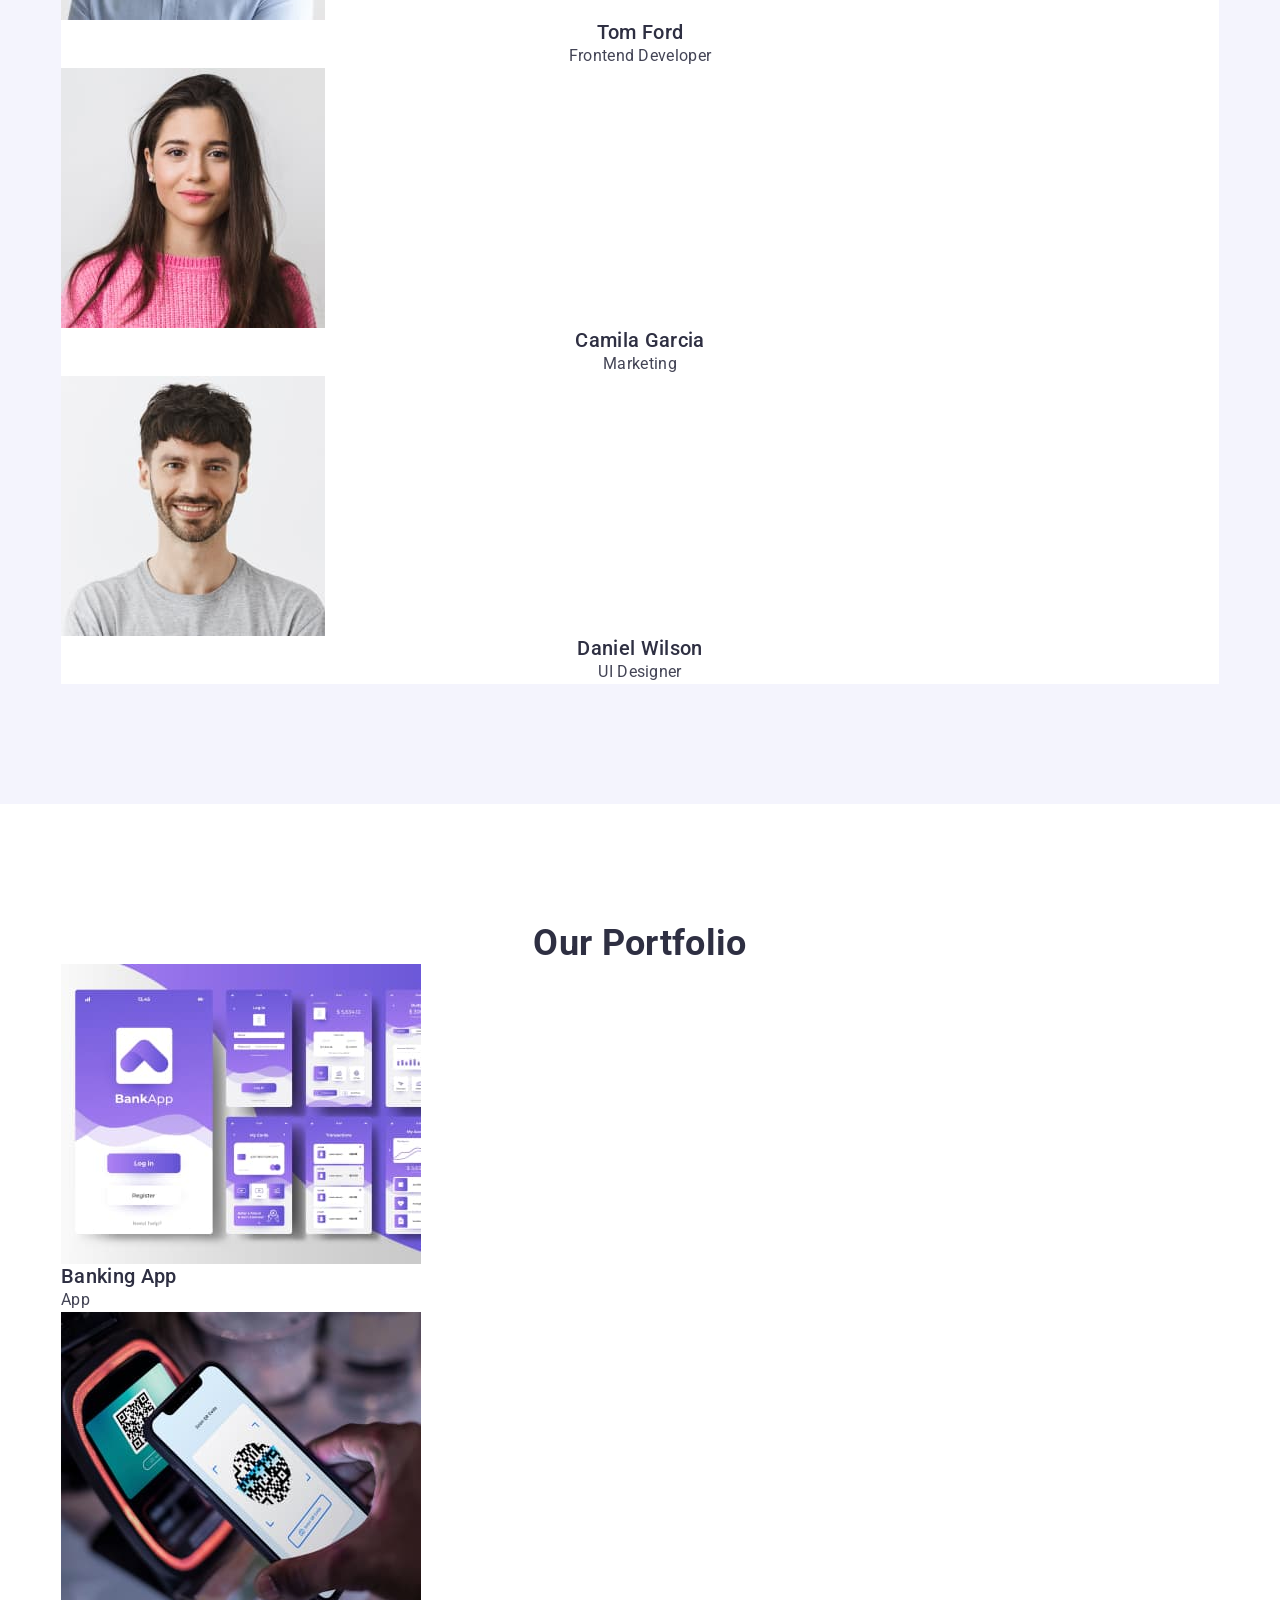
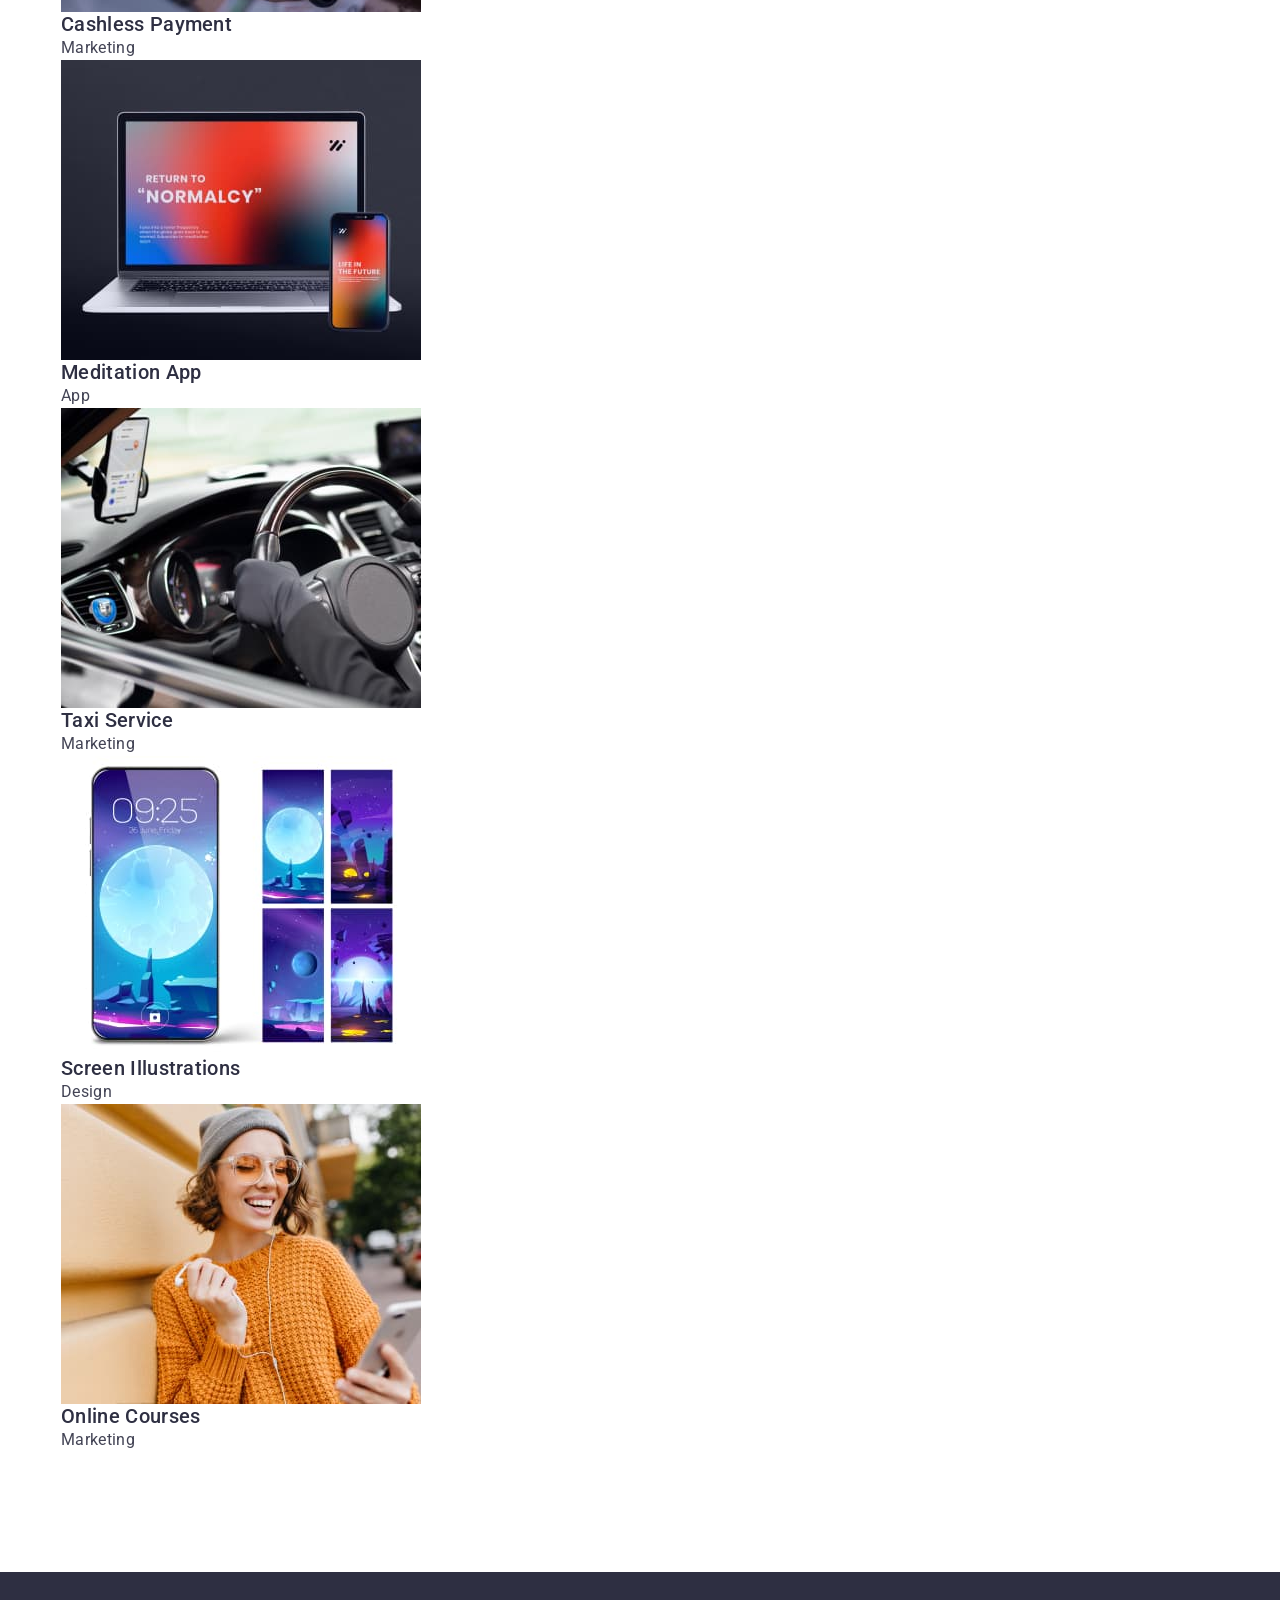
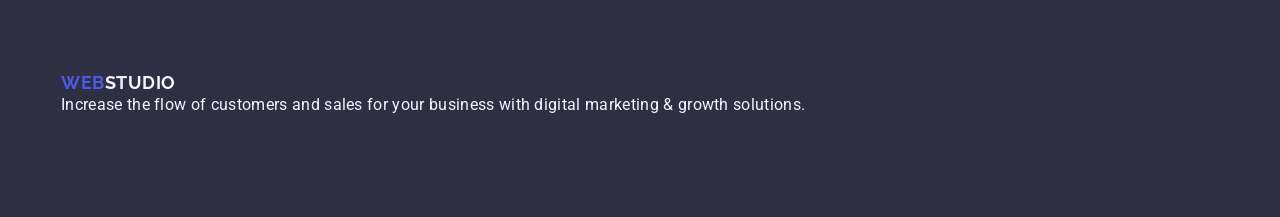
==== commit 0a0fbb3a: "header (logo, menu, address)" ====
--- a/index.html
+++ b/index.html
@@ -18,9 +18,9 @@
   </head>
   <body>
     <header>
-      <div class="container page-header">
+      <div class="page-header container">
         <a href="" class="logo">Web<span class="logo-dark">Studio</span></a>
-        <nav>
+        <nav class="navigation">
           <ul class="menu">
             <li class="menu-item">
               <a href="" class="menu-link">Studio</a>
@@ -51,7 +51,7 @@
     </header>
 
     <main>
-      <section class="hero">
+      <section class="section hero">
         <div class="container">
           <h1 class="hero-title">
             Effective Solutions <br \ />for Your Business
@@ -59,7 +59,7 @@
           <button type="button" class="hero-button">Order Service</button>
         </div>
       </section>
-      <section class="features">
+      <section class="section features">
         <div class="container">
           <ul class="features-list">
             <li class="features-item">
@@ -93,7 +93,7 @@
           </ul>
         </div>
       </section>
-      <section class="team">
+      <section class="section team">
         <div class="container">
           <h2 class="section-title">Our Team</h2>
           <ul class="team-list">
@@ -140,7 +140,7 @@
           </ul>
         </div>
       </section>
-      <section class="portfolio">
+      <section class="section portfolio">
         <div class="container">
           <h2 class="section-title">Our Portfolio</h2>
           <ul class="portfolio-list">
@@ -209,7 +209,7 @@
       </section>
     </main>
 
-    <footer class="footer">
+    <footer class="page-footer">
       <div class="container">
         <a href="" class="logo">Web<span class="logo-light">Studio</span></a>
         <p class="footer-text">
--- a/styles/styles.css
+++ b/styles/styles.css
@@ -41,7 +41,7 @@
 }
 
 .container {
-  max-width: 1440px;
+  max-width: 1158px;
   margin: 0 auto;
 }
 
@@ -50,6 +50,8 @@
 .page-header {
   display: flex;
   align-items: center;
+  justify-content: space-between;
+  padding: 24px 0;
 }
 
 .logo {
@@ -66,6 +68,20 @@
   color: var(--dark-color);
 }
 
+.navigation {
+  flex-grow: 1;
+}
+
+.menu,
+.contact {
+  display: flex;
+  gap: 40px;
+}
+
+.menu-item:first-child {
+  margin-left: 76px;
+}
+
 .menu-link {
   font-weight: 500;
   font-size: 16px;
@@ -88,8 +104,13 @@
 
 /* ------ MAIN ------- */
 
+.section {
+  padding-top: 120px;
+  padding-bottom: 120px;
+}
+
 .hero,
-.footer {
+.page-footer {
   background-color: var(--dark-color);
 }
 
@@ -165,6 +186,10 @@
 
 /* ------ FOOTER ------- */
 
+.page-footer {
+  padding: 100px 0;
+}
+
 .logo-light {
   color: var(--light-color);
 }
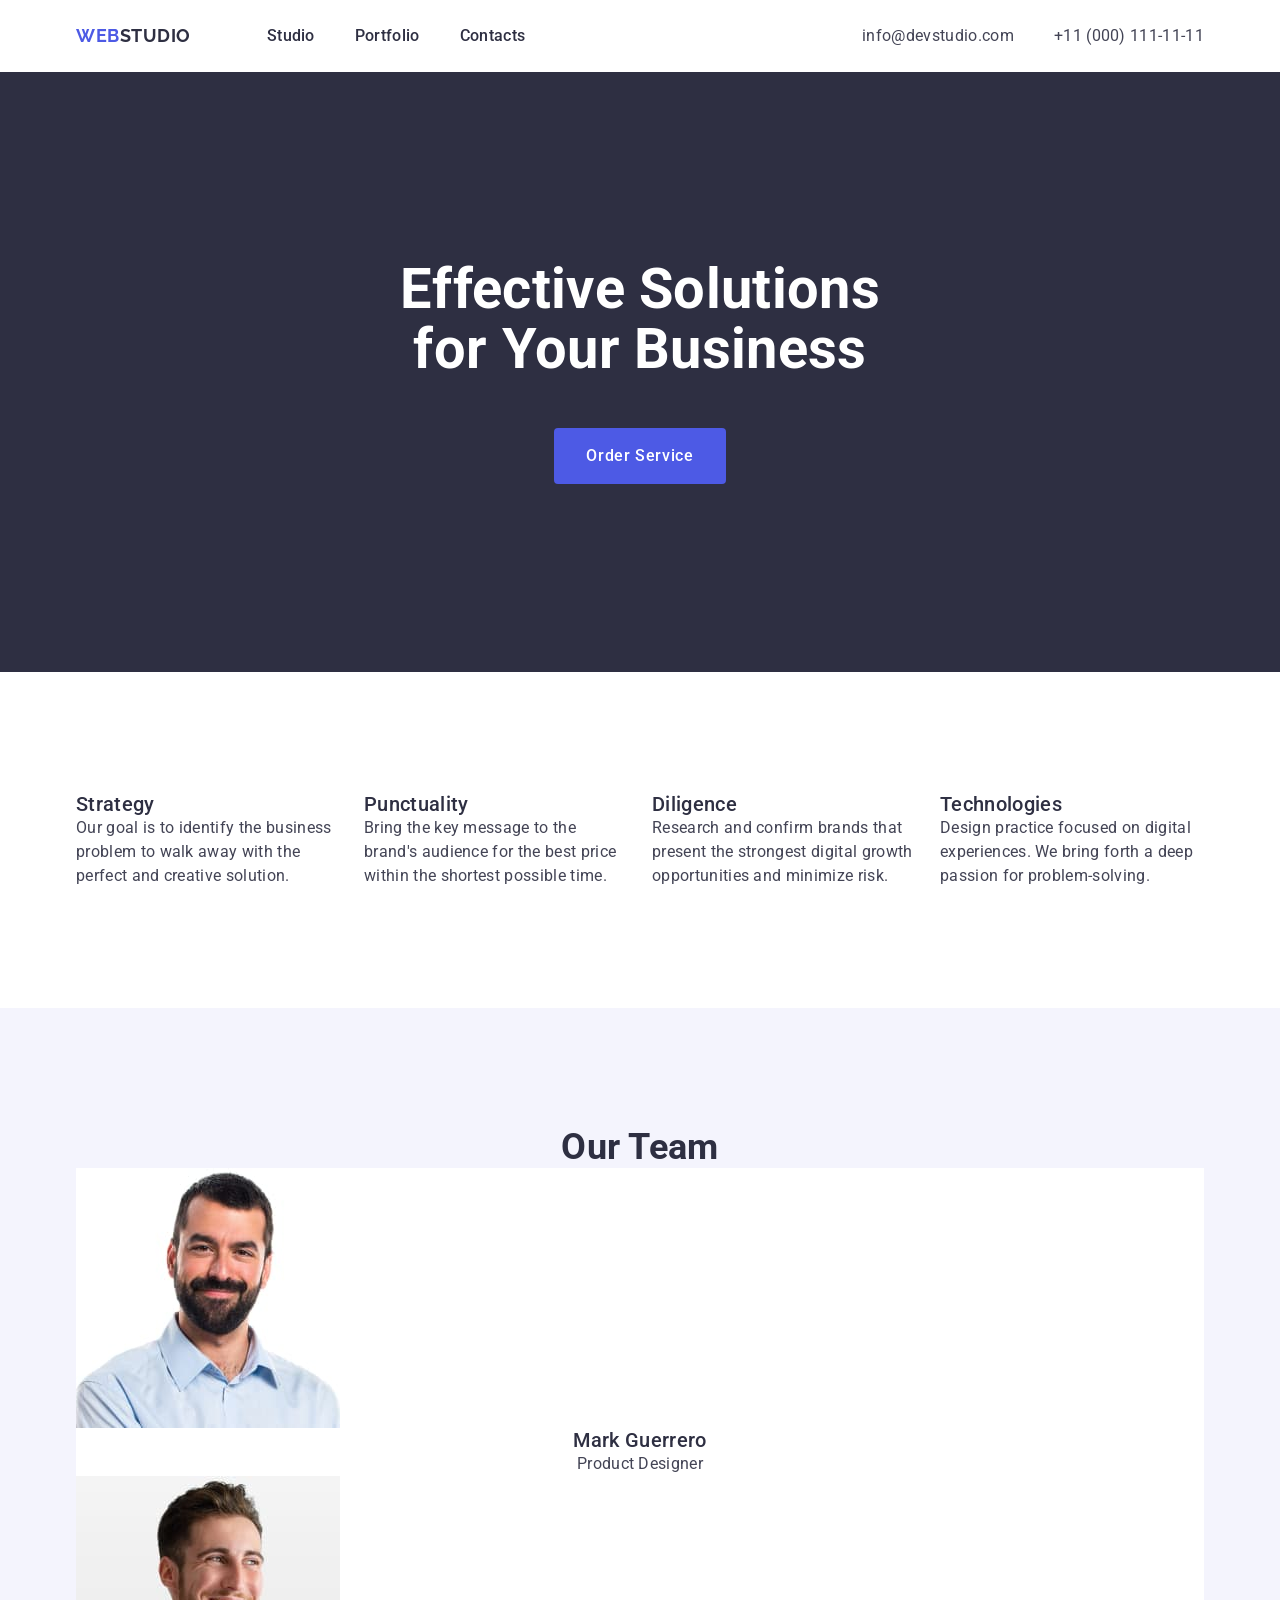
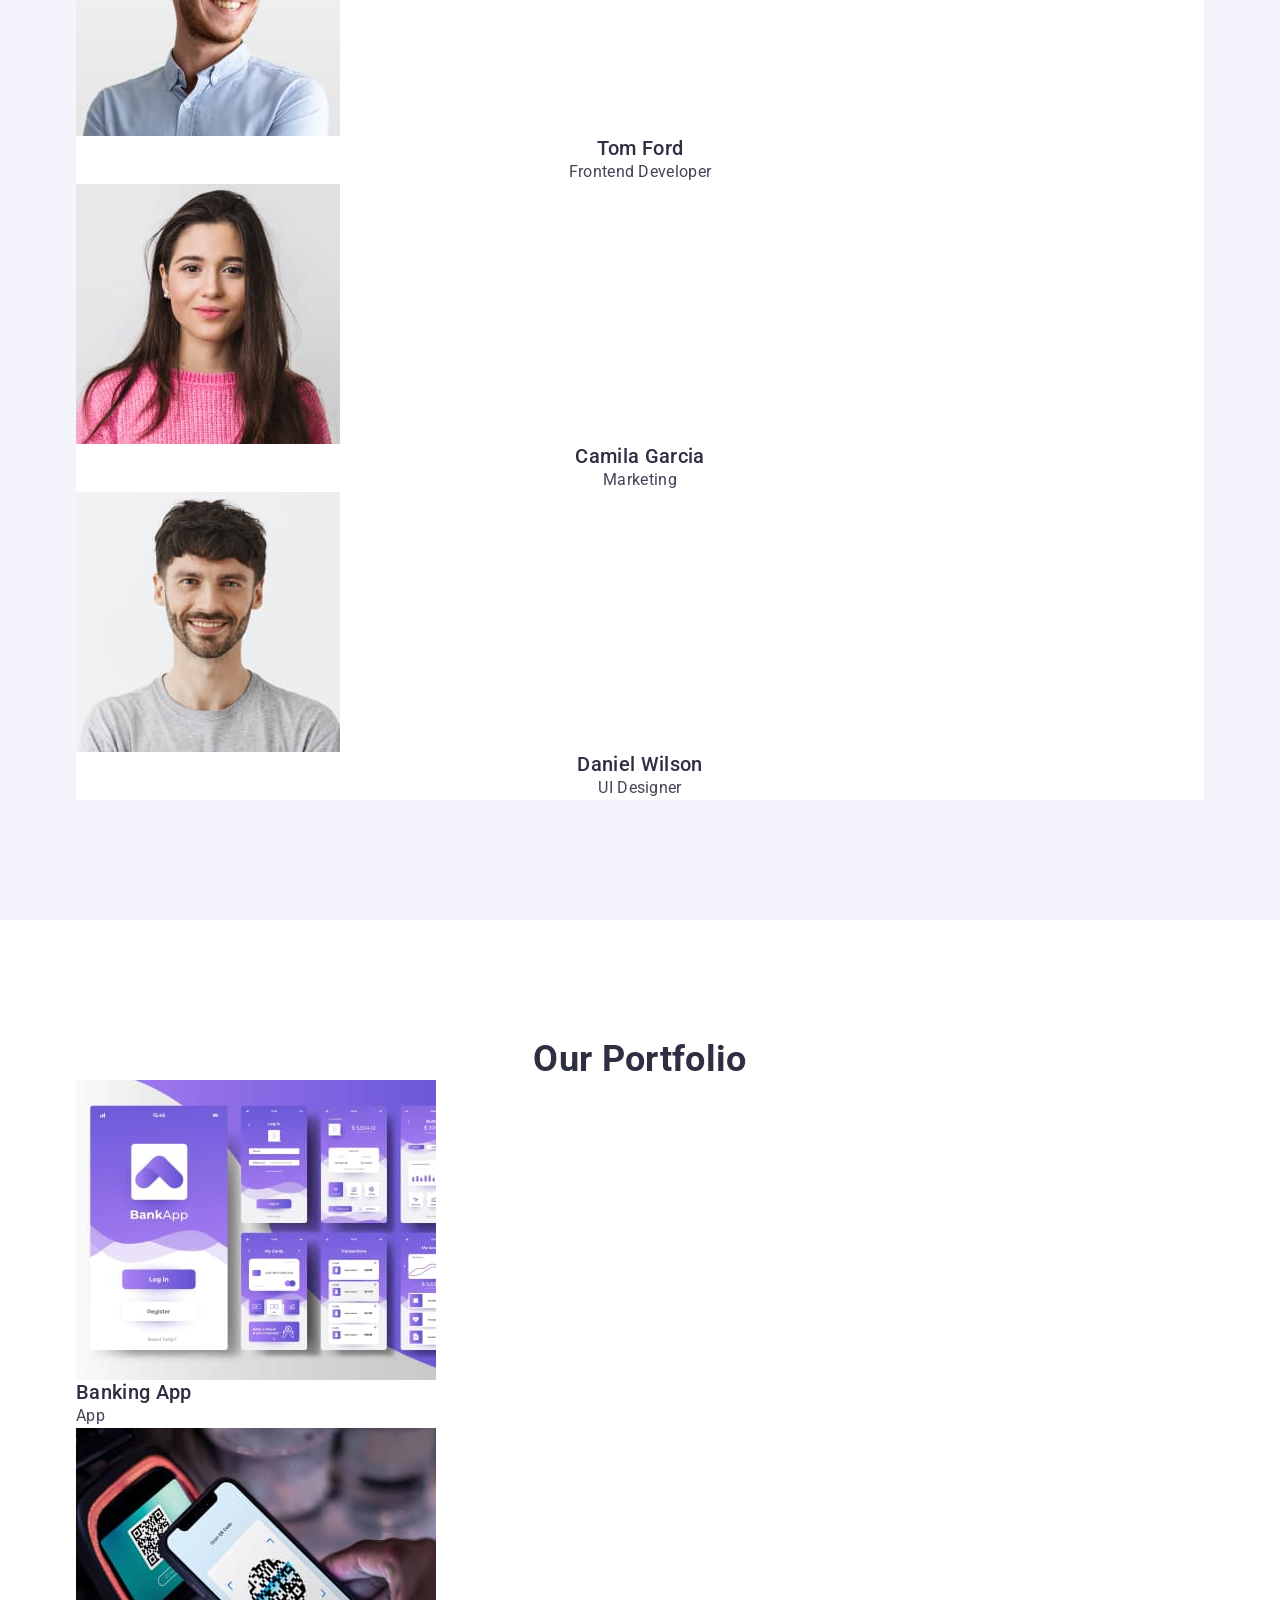
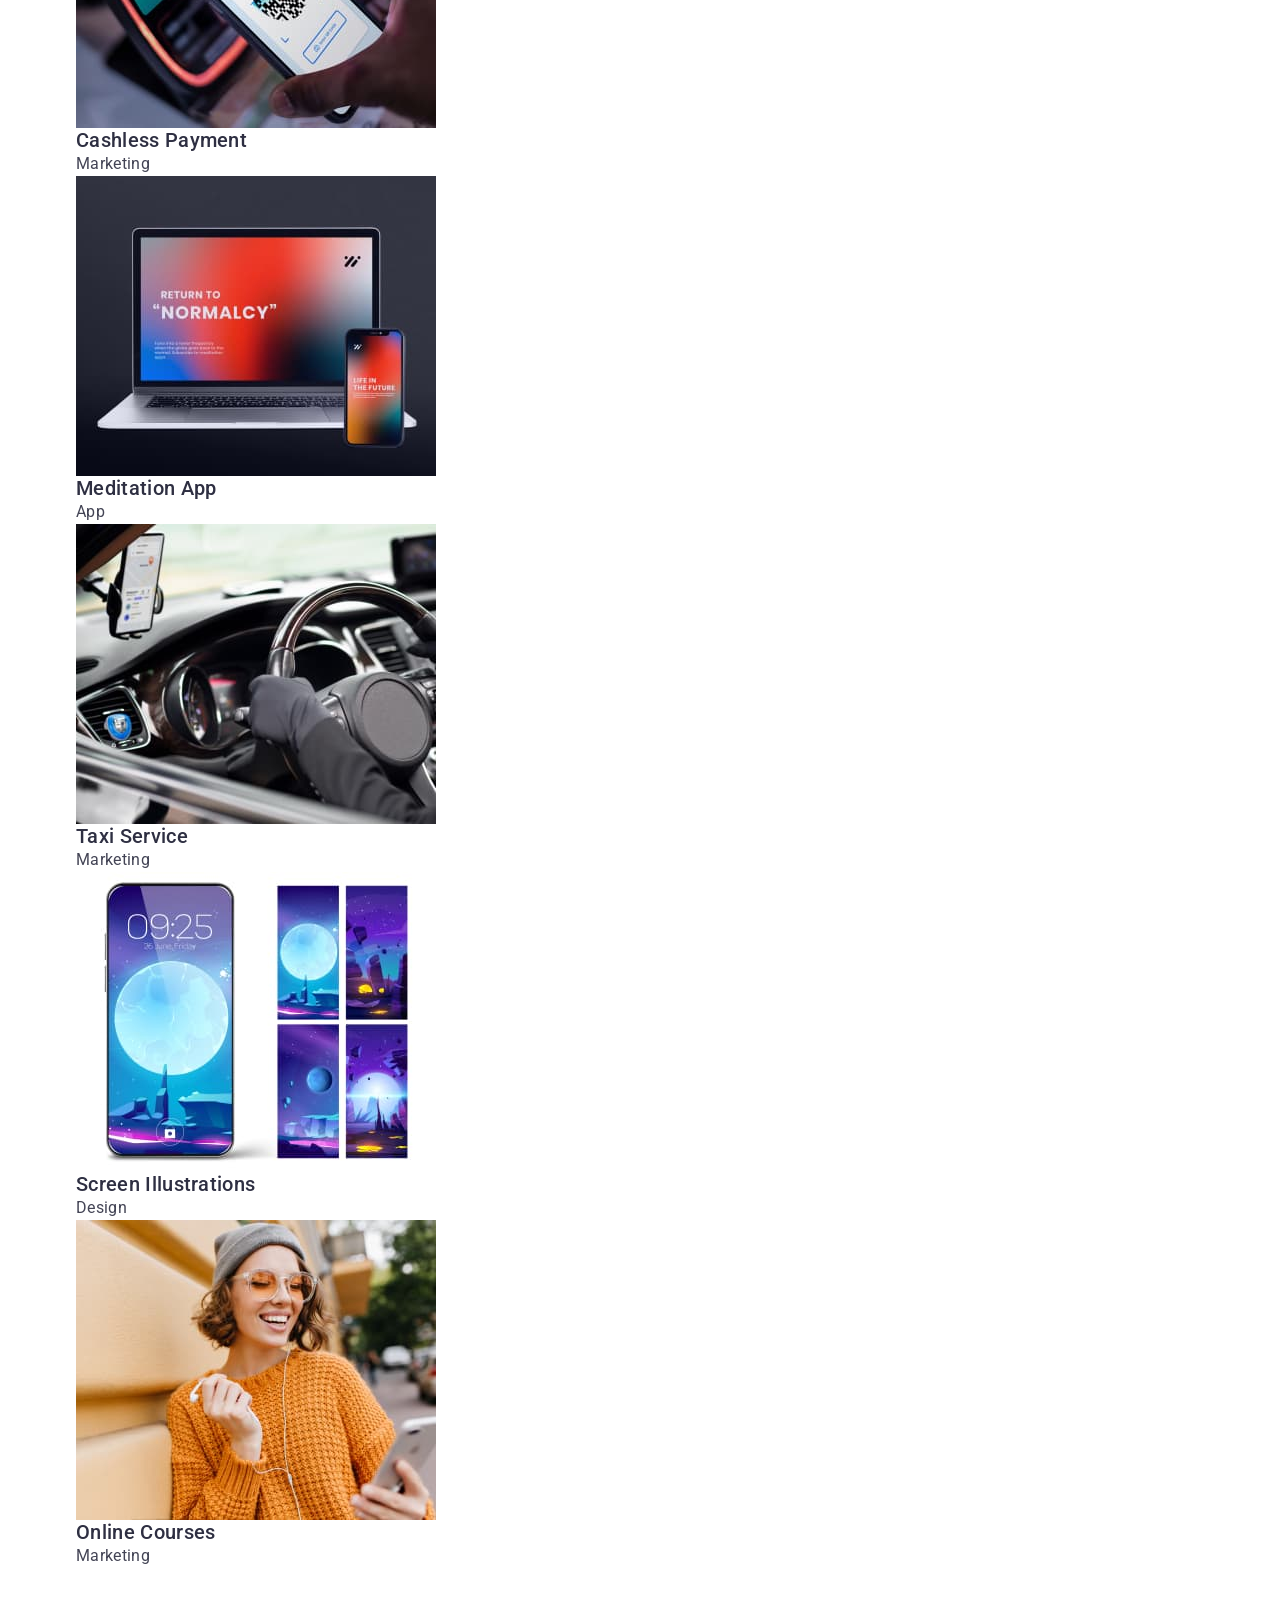
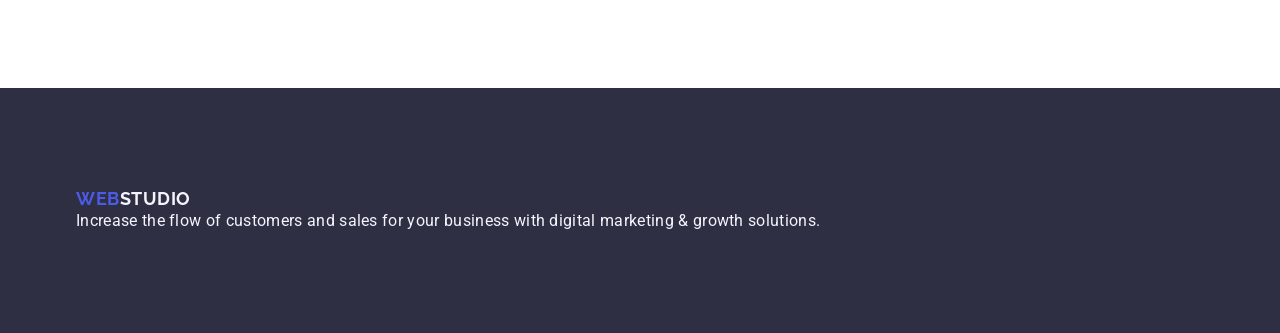
==== commit 735cfed5: "add flex to features" ====
--- a/index.html
+++ b/index.html
@@ -69,21 +69,21 @@
                 the perfect and creative solution.
               </p>
             </li>
-            <li>
+            <li class="features-item">
               <h3 class="features-item-title">Punctuality</h3>
               <p class="features-item-text">
                 Bring the key message to the brand's audience for the best price
                 within the shortest possible time.
               </p>
             </li>
-            <li>
+            <li class="features-item">
               <h3 class="features-item-title">Diligence</h3>
               <p class="features-item-text">
                 Research and confirm brands that present the strongest digital
                 growth opportunities and minimize risk.
               </p>
             </li>
-            <li>
+            <li class="features-item">
               <h3 class="features-item-title">Technologies</h3>
               <p class="features-item-text">
                 Design practice focused on digital experiences. We bring forth a
--- a/styles/styles.css
+++ b/styles/styles.css
@@ -43,6 +43,7 @@
 .container {
   max-width: 1158px;
   margin: 0 auto;
+  padding: 0 15px;
 }
 
 /* ------ HEADER ------- */
@@ -51,7 +52,8 @@
   display: flex;
   align-items: center;
   justify-content: space-between;
-  padding: 24px 0;
+  padding-top: 24px;
+  padding-bottom: 24px;
 }
 
 .logo {
@@ -70,16 +72,13 @@
 
 .navigation {
   flex-grow: 1;
+  margin-left: 76px;
 }
 
 .menu,
 .contact {
   display: flex;
   gap: 40px;
-}
-
-.menu-item:first-child {
-  margin-left: 76px;
 }
 
 .menu-link {
@@ -105,13 +104,17 @@
 /* ------ MAIN ------- */
 
 .section {
-  padding-top: 120px;
-  padding-bottom: 120px;
+  padding: 120px 0;
 }
 
 .hero,
 .page-footer {
   background-color: var(--dark-color);
+}
+
+.hero .container {
+  padding-top: 68px;
+  padding-bottom: 68px;
 }
 
 .hero-title {
@@ -120,9 +123,15 @@
   line-height: 1.07;
   text-align: center;
   color: var(--white-color);
+  margin-bottom: 48px;
 }
 
 .hero-button {
+  display: block;
+  margin: 0 auto;
+  border: 0;
+  border-radius: 4px;
+  padding: 16px 32px;
   font-weight: 500;
   font-size: 16px;
   line-height: 1.5;
@@ -135,6 +144,16 @@
 .hero-button:hover,
 .hero-button:focus {
   background-color: var(--pressed-state-color);
+}
+
+.features-list {
+  display: flex;
+  flex-wrap: wrap;
+  gap: 24px;
+}
+
+.features-item {
+  width: calc((100% - 72px) / 4);
 }
 
 .features-item-title {
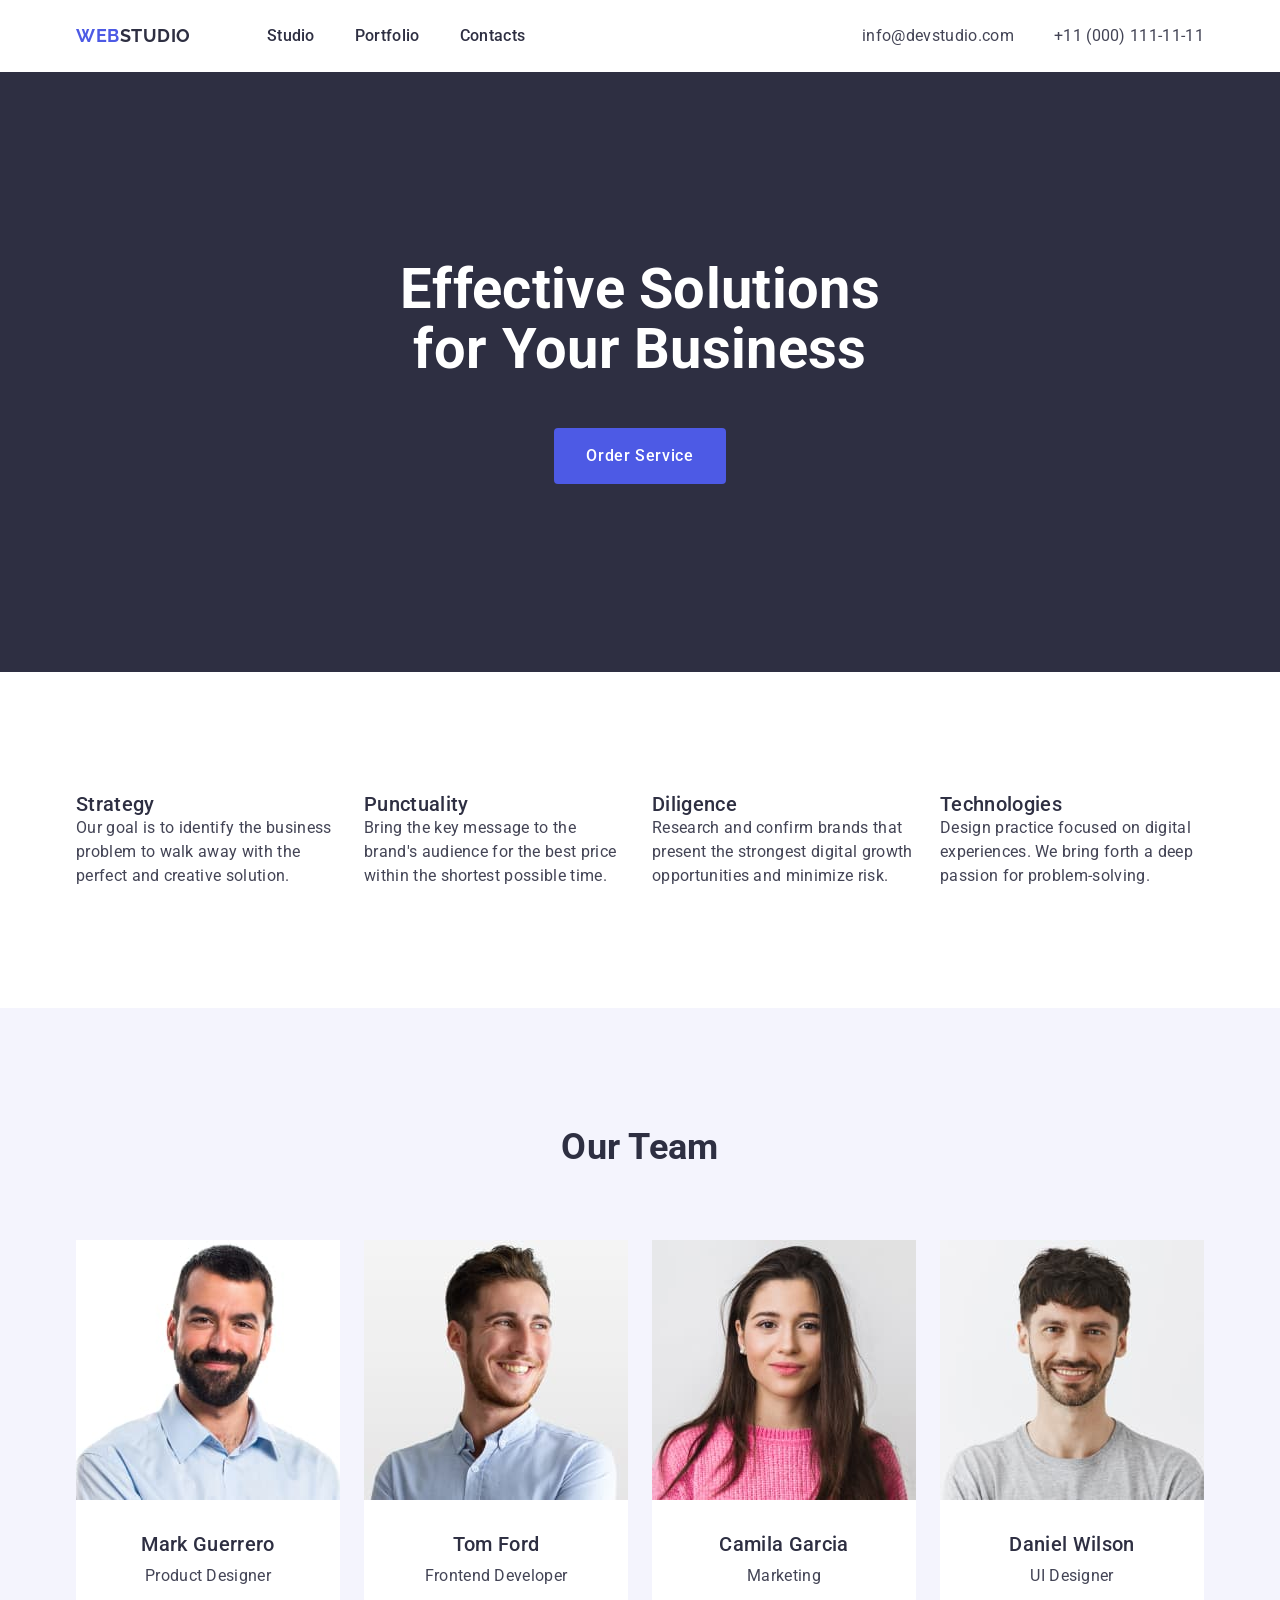
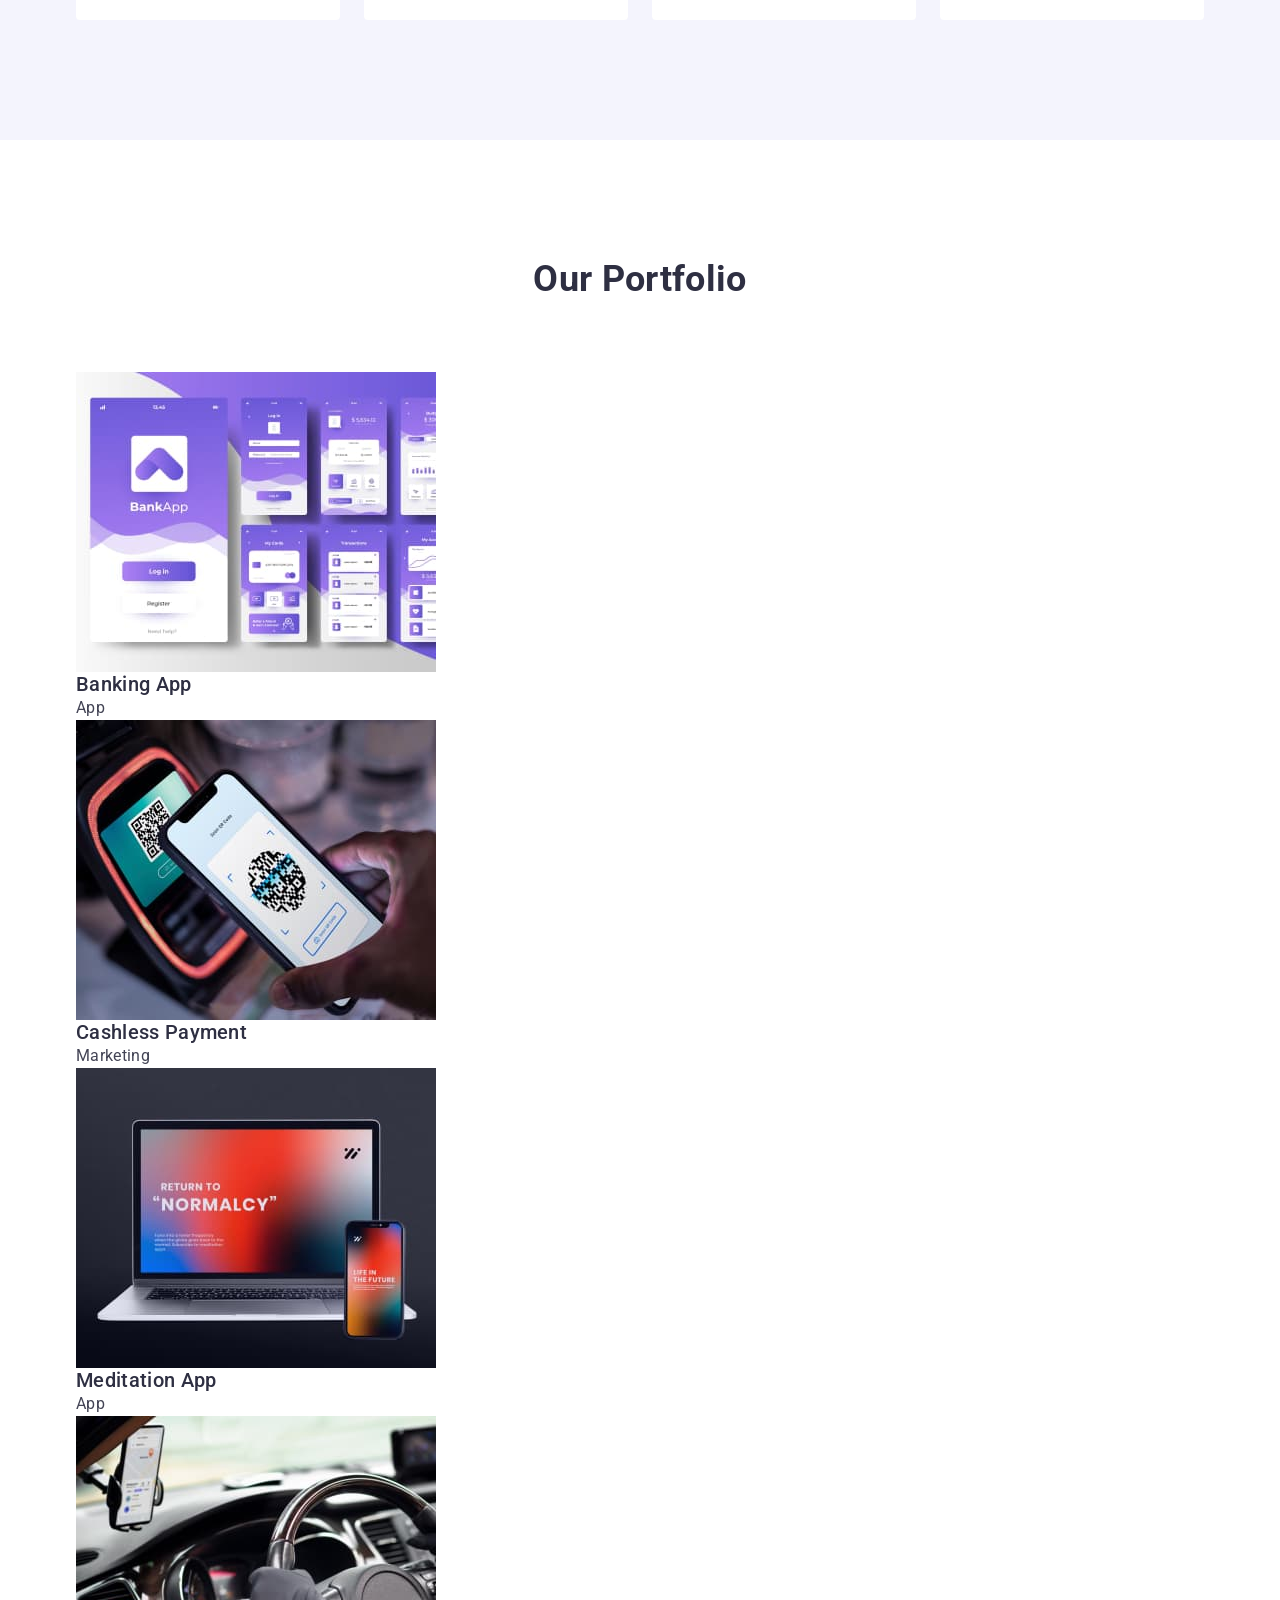
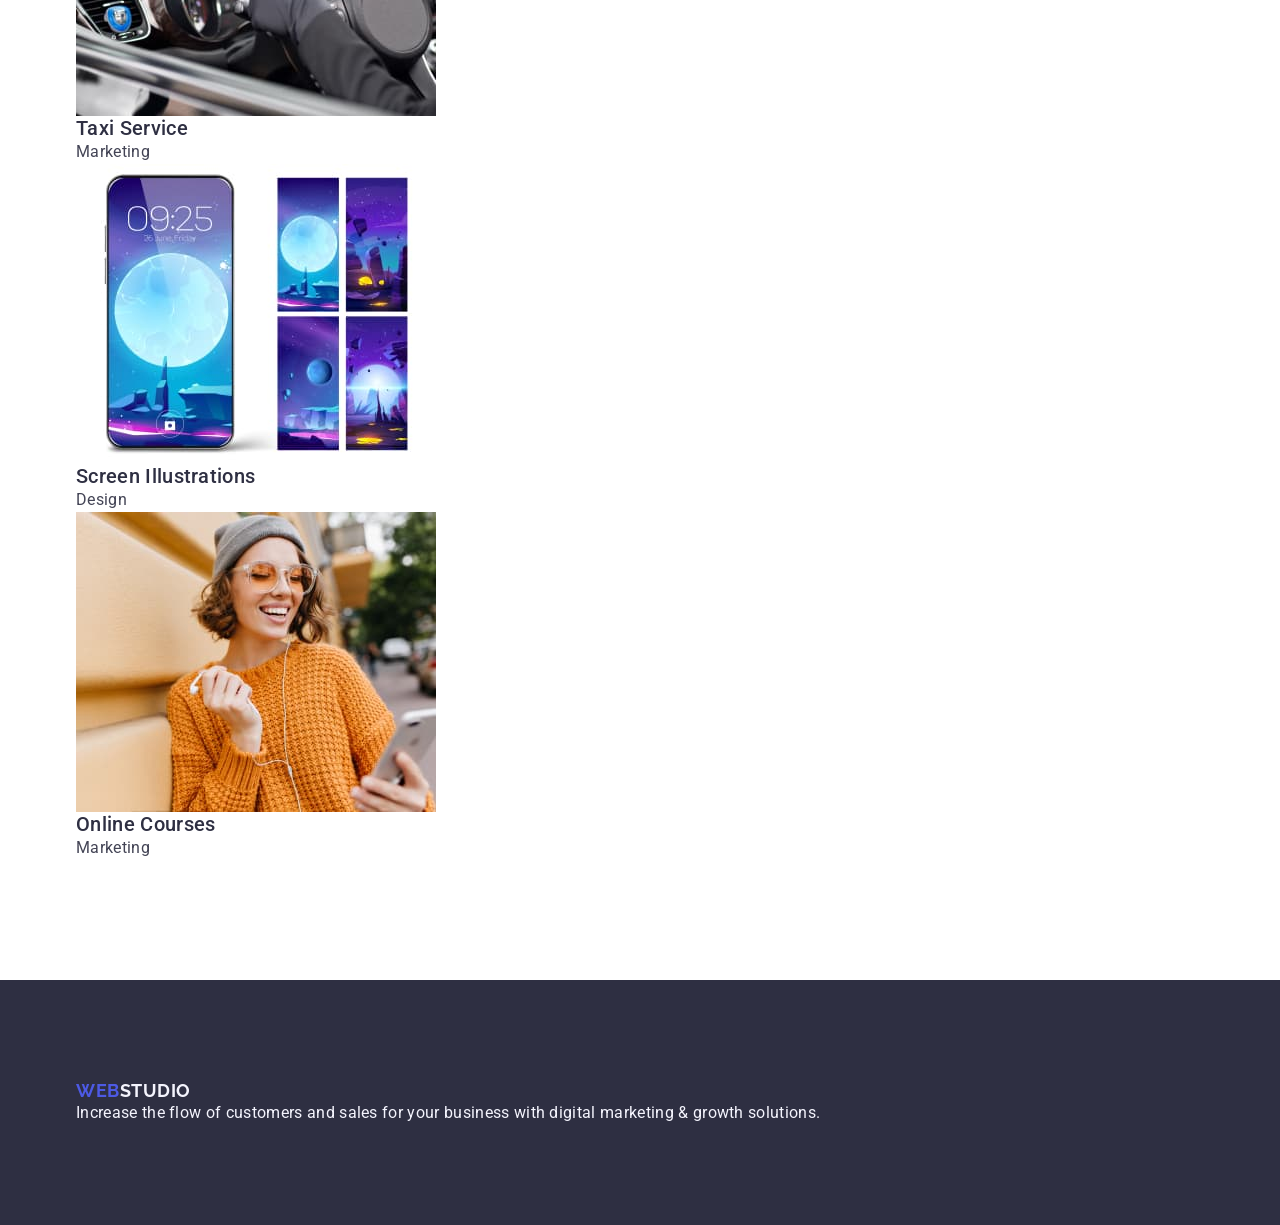
==== commit afe00b34: "add team coding" ====
--- a/index.html
+++ b/index.html
@@ -104,8 +104,10 @@
                 width="264"
                 height="260"
               />
-              <h3 class="team-item-name">Mark Guerrero</h3>
-              <p class="team-item-text">Product Designer</p>
+              <div class="team-item-info">
+                <h3 class="team-item-name">Mark Guerrero</h3>
+                <p class="team-item-text">Product Designer</p>
+              </div>
             </li>
             <li class="team-item">
               <img
@@ -114,8 +116,10 @@
                 width="264"
                 height="260"
               />
-              <h3 class="team-item-name">Tom Ford</h3>
-              <p class="team-item-text">Frontend Developer</p>
+              <div class="team-item-info">
+                <h3 class="team-item-name">Tom Ford</h3>
+                <p class="team-item-text">Frontend Developer</p>
+              </div>
             </li>
             <li class="team-item">
               <img
@@ -124,8 +128,10 @@
                 width="264"
                 height="260"
               />
-              <h3 class="team-item-name">Camila Garcia</h3>
-              <p class="team-item-text">Marketing</p>
+              <div class="team-item-info">
+                <h3 class="team-item-name">Camila Garcia</h3>
+                <p class="team-item-text">Marketing</p>
+              </div>
             </li>
             <li class="team-item">
               <img
@@ -134,8 +140,10 @@
                 width="264"
                 height="260"
               />
-              <h3 class="team-item-name">Daniel Wilson</h3>
-              <p class="team-item-text">UI Designer</p>
+              <div class="team-item-info">
+                <h3 class="team-item-name">Daniel Wilson</h3>
+                <p class="team-item-text">UI Designer</p>
+              </div>
             </li>
           </ul>
         </div>
--- a/styles/styles.css
+++ b/styles/styles.css
@@ -146,13 +146,15 @@
   background-color: var(--pressed-state-color);
 }
 
-.features-list {
+.features-list,
+.team-list {
   display: flex;
   flex-wrap: wrap;
   gap: 24px;
 }
 
-.features-item {
+.features-item,
+.team-item {
   width: calc((100% - 72px) / 4);
 }
 
@@ -178,10 +180,20 @@
   line-height: 1.11;
   text-align: center;
   color: var(--dark-color);
+  margin-bottom: 72px;
 }
 
 .team-item {
   background-color: var(--white-color);
+  border-bottom-right-radius: 4px;
+  border-bottom-left-radius: 4px;
+}
+
+.team-item-info {
+  display: flex;
+  flex-direction: column;
+  gap: 8px;
+  padding: 32px 16px;
 }
 
 .team-item-name,
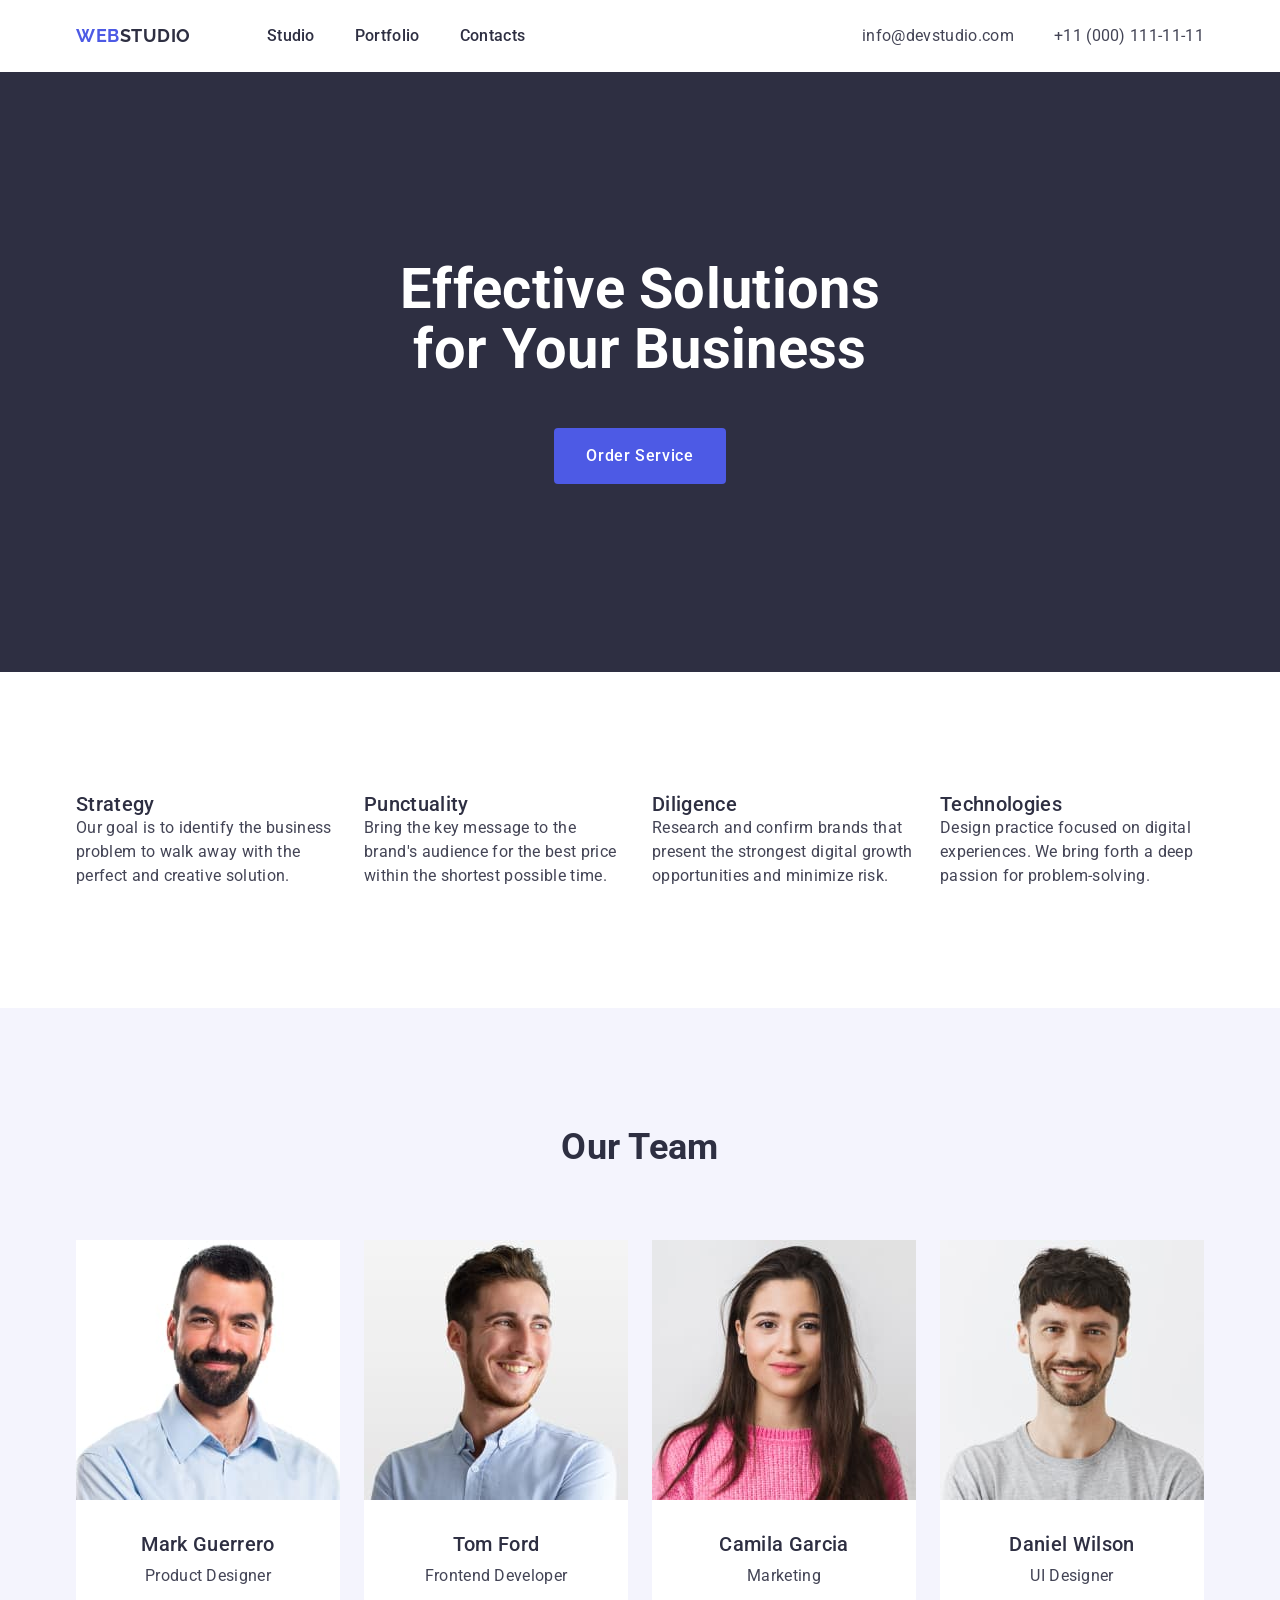
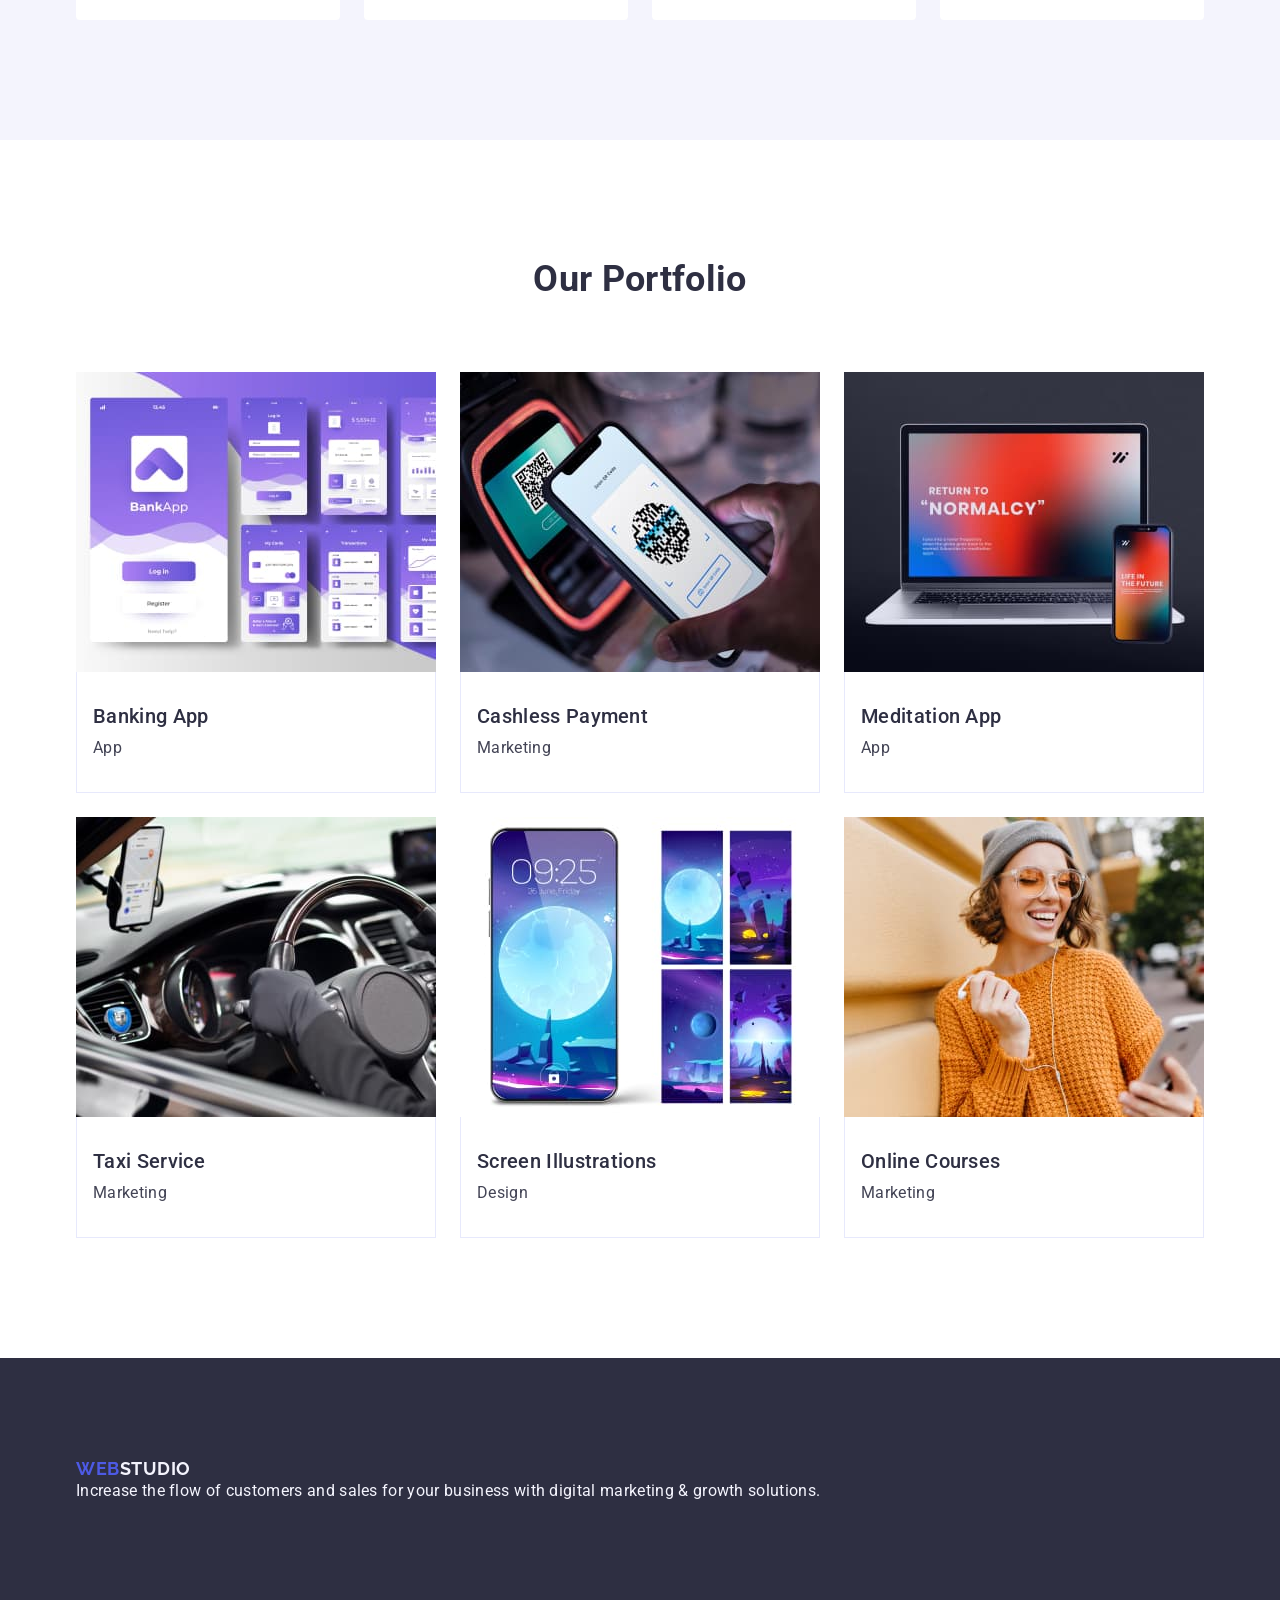
==== commit cb6f2f0e: "portfolio styling" ====
--- a/index.html
+++ b/index.html
@@ -104,7 +104,7 @@
                 width="264"
                 height="260"
               />
-              <div class="team-item-info">
+              <div class="team-info">
                 <h3 class="team-item-name">Mark Guerrero</h3>
                 <p class="team-item-text">Product Designer</p>
               </div>
@@ -116,7 +116,7 @@
                 width="264"
                 height="260"
               />
-              <div class="team-item-info">
+              <div class="team-info">
                 <h3 class="team-item-name">Tom Ford</h3>
                 <p class="team-item-text">Frontend Developer</p>
               </div>
@@ -128,7 +128,7 @@
                 width="264"
                 height="260"
               />
-              <div class="team-item-info">
+              <div class="team-info">
                 <h3 class="team-item-name">Camila Garcia</h3>
                 <p class="team-item-text">Marketing</p>
               </div>
@@ -140,7 +140,7 @@
                 width="264"
                 height="260"
               />
-              <div class="team-item-info">
+              <div class="team-info">
                 <h3 class="team-item-name">Daniel Wilson</h3>
                 <p class="team-item-text">UI Designer</p>
               </div>
@@ -159,8 +159,10 @@
                 width="360"
                 height="300"
               />
-              <h3 class="portfolio-item-name">Banking App</h3>
-              <p class="portfolio-item-text">App</p>
+              <div class="portfolio-info">
+                <h3 class="portfolio-item-name">Banking App</h3>
+                <p class="portfolio-item-text">App</p>
+              </div>
             </li>
             <li class="portfolio-item">
               <img
@@ -169,8 +171,10 @@
                 width="360"
                 height="300"
               />
-              <h3 class="portfolio-item-name">Cashless Payment</h3>
-              <p class="portfolio-item-text">Marketing</p>
+              <div class="portfolio-info">
+                <h3 class="portfolio-item-name">Cashless Payment</h3>
+                <p class="portfolio-item-text">Marketing</p>
+              </div>
             </li>
             <li class="portfolio-item">
               <img
@@ -179,8 +183,10 @@
                 width="360"
                 height="300"
               />
-              <h3 class="portfolio-item-name">Meditation App</h3>
-              <p class="portfolio-item-text">App</p>
+              <div class="portfolio-info">
+                <h3 class="portfolio-item-name">Meditation App</h3>
+                <p class="portfolio-item-text">App</p>
+              </div>
             </li>
             <li class="portfolio-item">
               <img
@@ -189,8 +195,10 @@
                 width="360"
                 height="300"
               />
-              <h3 class="portfolio-item-name">Taxi Service</h3>
-              <p class="portfolio-item-text">Marketing</p>
+              <div class="portfolio-info">
+                <h3 class="portfolio-item-name">Taxi Service</h3>
+                <p class="portfolio-item-text">Marketing</p>
+              </div>
             </li>
             <li class="portfolio-item">
               <img
@@ -199,8 +207,10 @@
                 width="360"
                 height="300"
               />
-              <h3 class="portfolio-item-name">Screen Illustrations</h3>
-              <p class="portfolio-item-text">Design</p>
+              <div class="portfolio-info">
+                <h3 class="portfolio-item-name">Screen Illustrations</h3>
+                <p class="portfolio-item-text">Design</p>
+              </div>
             </li>
             <li class="portfolio-item">
               <img
@@ -209,8 +219,10 @@
                 width="360"
                 height="300"
               />
-              <h3 class="portfolio-item-name">Online Courses</h3>
-              <p class="portfolio-item-text">Marketing</p>
+              <div class="portfolio-info">
+                <h3 class="portfolio-item-name">Online Courses</h3>
+                <p class="portfolio-item-text">Marketing</p>
+              </div>
             </li>
           </ul>
         </div>
--- a/styles/styles.css
+++ b/styles/styles.css
@@ -147,7 +147,8 @@
 }
 
 .features-list,
-.team-list {
+.team-list,
+.portfolio-list {
   display: flex;
   flex-wrap: wrap;
   gap: 24px;
@@ -155,7 +156,7 @@
 
 .features-item,
 .team-item {
-  width: calc((100% - 72px) / 4);
+  flex-basis: calc((100% - 72px) / 4);
 }
 
 .features-item-title {
@@ -189,13 +190,24 @@
   border-bottom-left-radius: 4px;
 }
 
-.team-item-info {
+.team-info,
+.portfolio-info {
   display: flex;
   flex-direction: column;
   gap: 8px;
   padding: 32px 16px;
 }
 
+.portfolio-info {
+  border-width: 0 1px 1px;
+  border-style: solid;
+  border-color: var(--accent-color);
+}
+
+.portfolio-item {
+  flex-basis: calc((100% - 48px) / 3);
+}
+
 .team-item-name,
 .portfolio-item-name {
   font-weight: 500;
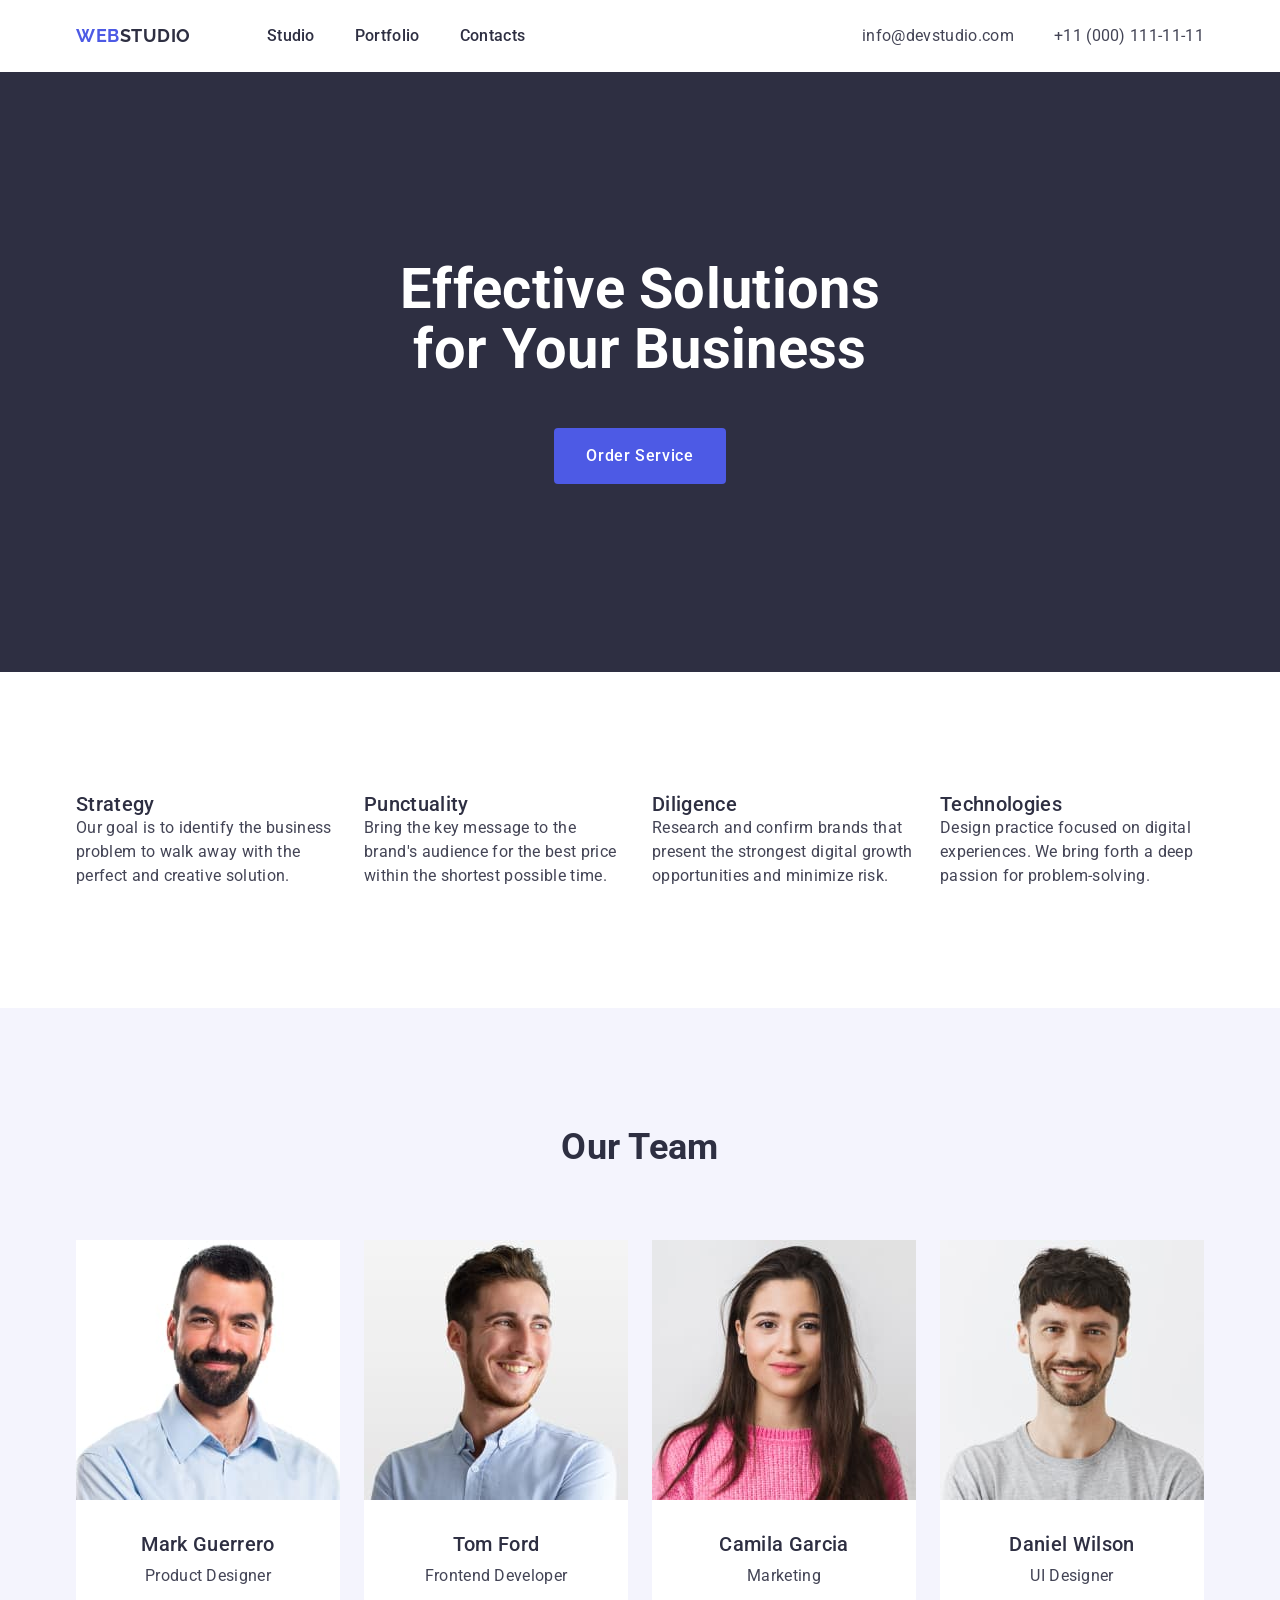
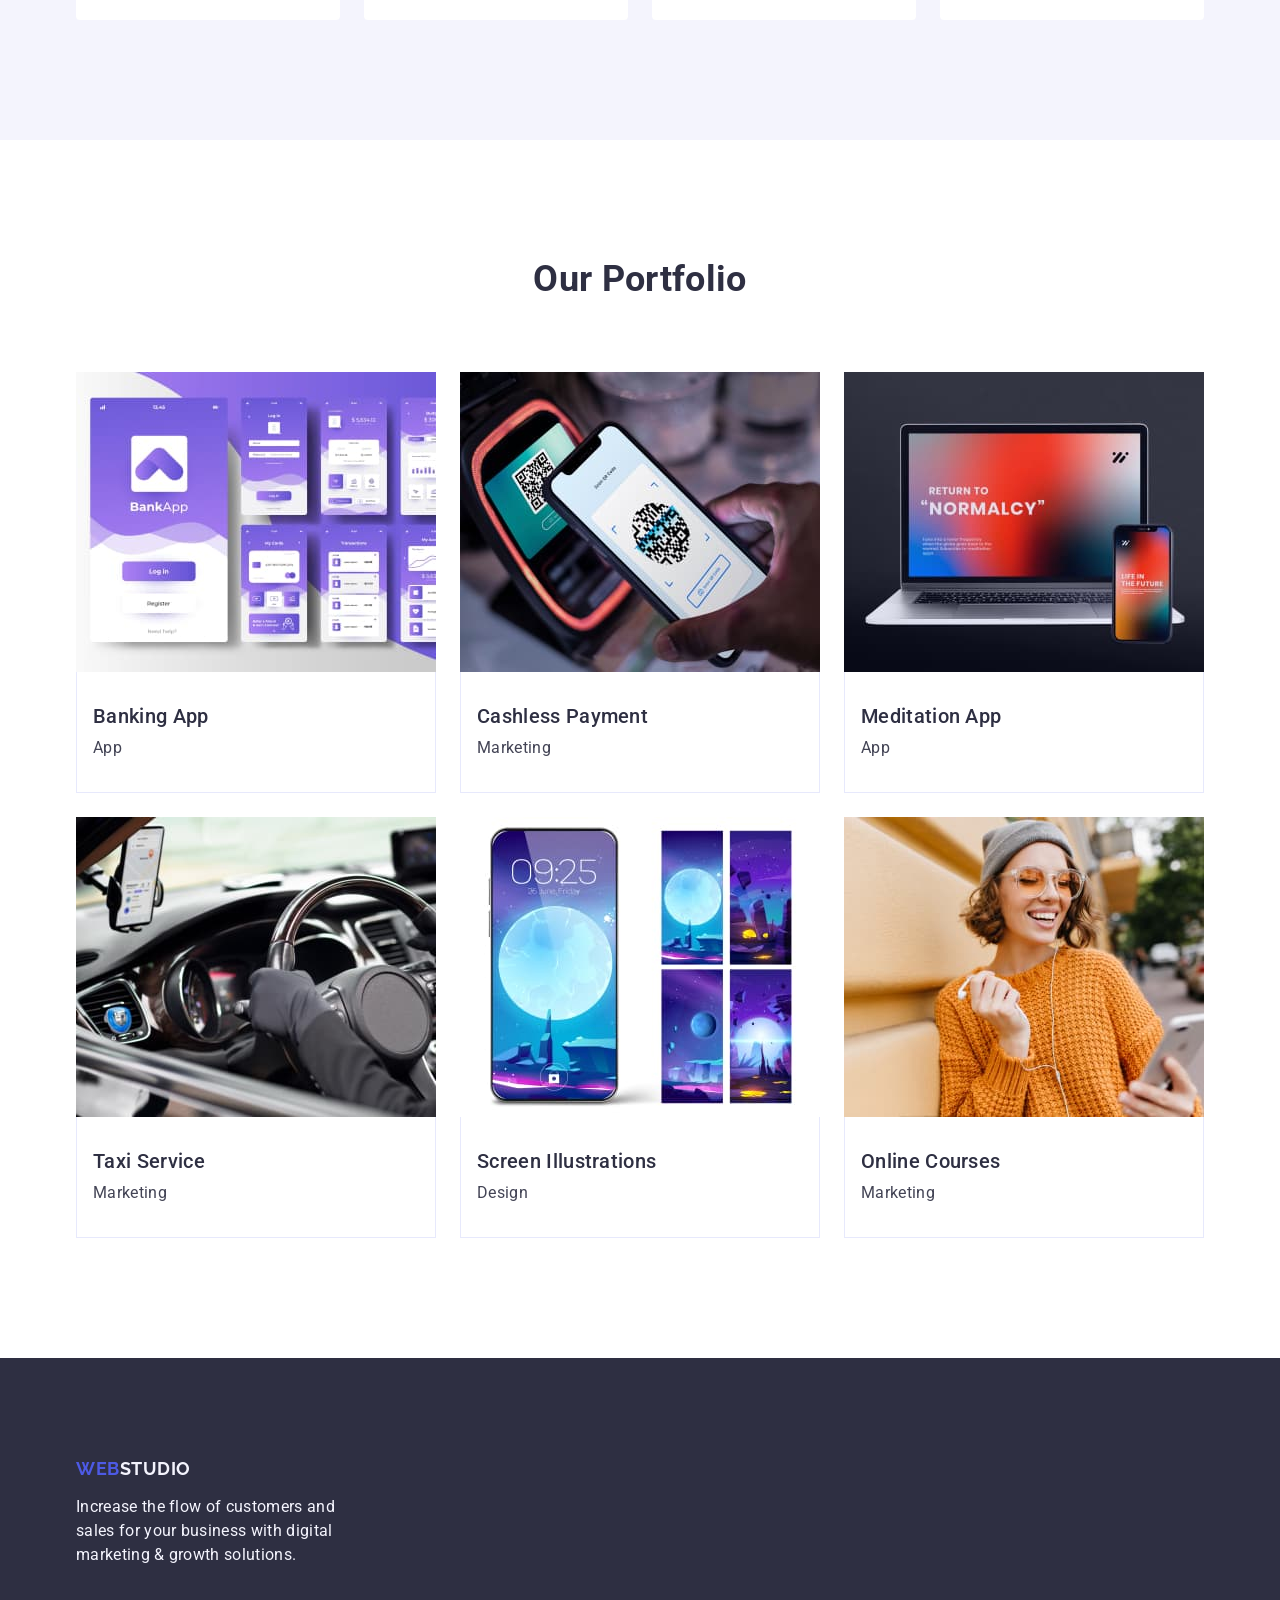
==== commit f4674b9b: "v1" ====
--- a/index.html
+++ b/index.html
@@ -233,8 +233,8 @@
       <div class="container">
         <a href="" class="logo">Web<span class="logo-light">Studio</span></a>
         <p class="footer-text">
-          Increase the flow of customers and sales for your business with
-          digital marketing & growth solutions.
+          Increase the flow of customers and <br />sales for your business with
+          digital <br />marketing & growth solutions.
         </p>
       </div>
     </footer>
--- a/styles/styles.css
+++ b/styles/styles.css
@@ -233,6 +233,12 @@
   padding: 100px 0;
 }
 
+.page-footer .container {
+  display: flex;
+  flex-direction: column;
+  gap: 16px;
+}
+
 .logo-light {
   color: var(--light-color);
 }
